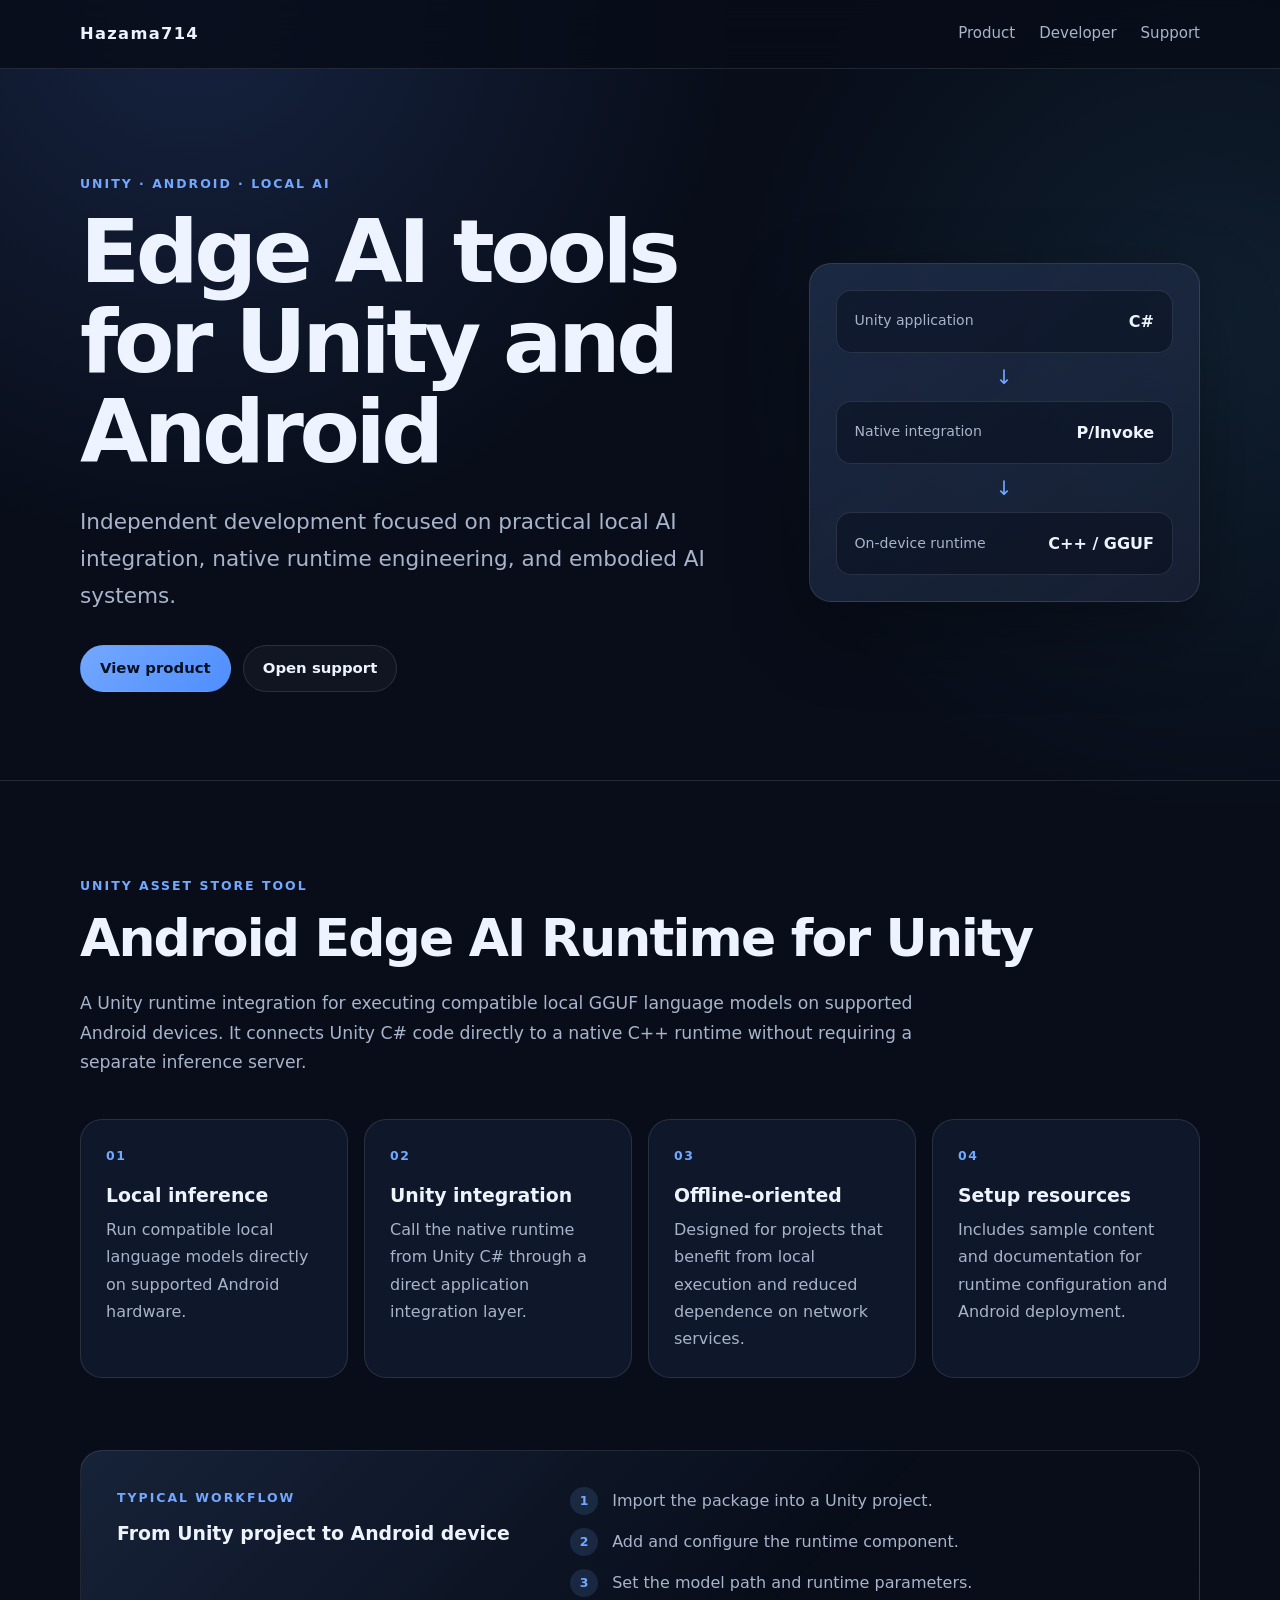
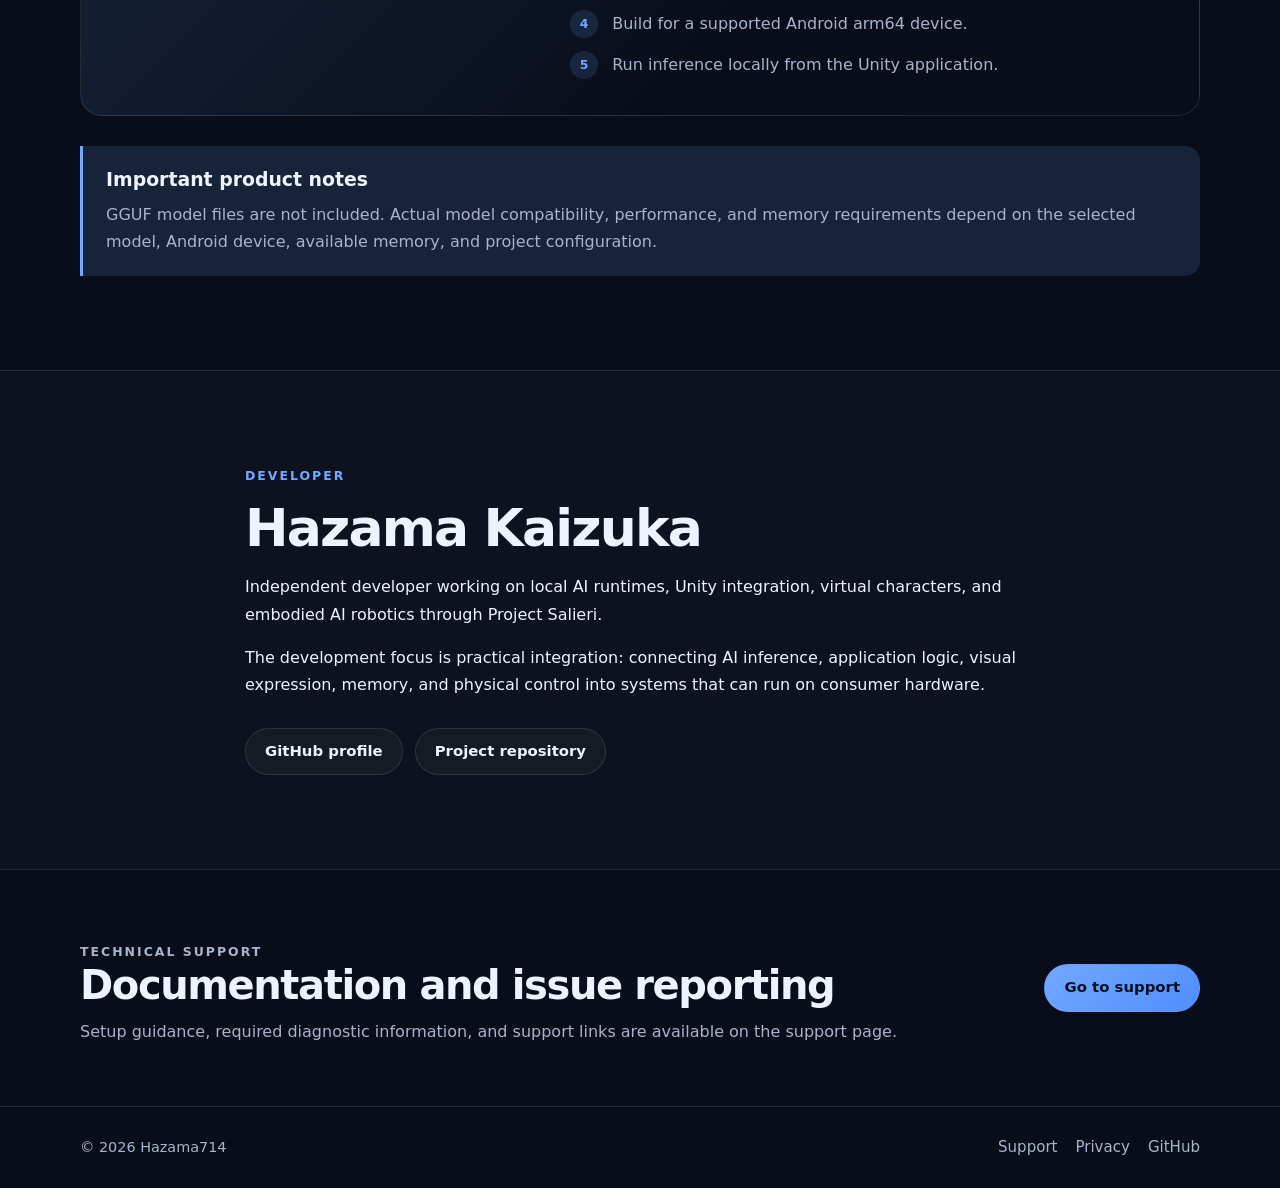
==== index.html @ f38230e8 "Add files via upload" ====
<!DOCTYPE html>
<html lang="en">
<head>
  <meta charset="utf-8">
  <meta name="viewport" content="width=device-width, initial-scale=1">
  <meta name="description" content="Official publisher website for Hazama714, creator of Android Edge AI Runtime for Unity.">
  <meta name="theme-color" content="#0b1020">
  <title>Hazama714 | Unity and Android Edge AI</title>
  <link rel="stylesheet" href="style.css">
</head>
<body>
  <header class="site-header">
    <div class="container header-inner">
      <a class="brand" href="index.html" aria-label="Hazama714 home">Hazama714</a>
      <nav aria-label="Primary navigation">
        <a href="#product">Product</a>
        <a href="#developer">Developer</a>
        <a href="support.html">Support</a>
      </nav>
    </div>
  </header>

  <main>
    <section class="hero">
      <div class="container hero-grid">
        <div>
          <p class="eyebrow">Unity · Android · Local AI</p>
          <h1>Edge AI tools for Unity and Android</h1>
          <p class="lead">
            Independent development focused on practical local AI integration,
            native runtime engineering, and embodied AI systems.
          </p>
          <div class="actions">
            <a class="button primary" href="#product">View product</a>
            <a class="button secondary" href="support.html">Open support</a>
          </div>
        </div>

        <div class="runtime-card" aria-label="Runtime architecture">
          <div class="runtime-node">
            <span>Unity application</span>
            <strong>C#</strong>
          </div>
          <div class="runtime-arrow" aria-hidden="true">↓</div>
          <div class="runtime-node">
            <span>Native integration</span>
            <strong>P/Invoke</strong>
          </div>
          <div class="runtime-arrow" aria-hidden="true">↓</div>
          <div class="runtime-node">
            <span>On-device runtime</span>
            <strong>C++ / GGUF</strong>
          </div>
        </div>
      </div>
    </section>

    <section id="product" class="section">
      <div class="container">
        <p class="eyebrow">Unity Asset Store tool</p>
        <h2>Android Edge AI Runtime for Unity</h2>
        <p class="section-intro">
          A Unity runtime integration for executing compatible local GGUF language
          models on supported Android devices. It connects Unity C# code directly
          to a native C++ runtime without requiring a separate inference server.
        </p>

        <div class="feature-grid">
          <article class="card">
            <p class="card-kicker">01</p>
            <h3>Local inference</h3>
            <p>
              Run compatible local language models directly on supported Android
              hardware.
            </p>
          </article>

          <article class="card">
            <p class="card-kicker">02</p>
            <h3>Unity integration</h3>
            <p>
              Call the native runtime from Unity C# through a direct application
              integration layer.
            </p>
          </article>

          <article class="card">
            <p class="card-kicker">03</p>
            <h3>Offline-oriented</h3>
            <p>
              Designed for projects that benefit from local execution and reduced
              dependence on network services.
            </p>
          </article>

          <article class="card">
            <p class="card-kicker">04</p>
            <h3>Setup resources</h3>
            <p>
              Includes sample content and documentation for runtime configuration
              and Android deployment.
            </p>
          </article>
        </div>

        <div class="split-panel">
          <div>
            <p class="eyebrow">Typical workflow</p>
            <h3>From Unity project to Android device</h3>
          </div>
          <ol class="steps">
            <li><span>1</span>Import the package into a Unity project.</li>
            <li><span>2</span>Add and configure the runtime component.</li>
            <li><span>3</span>Set the model path and runtime parameters.</li>
            <li><span>4</span>Build for a supported Android arm64 device.</li>
            <li><span>5</span>Run inference locally from the Unity application.</li>
          </ol>
        </div>

        <div class="notice">
          <h3>Important product notes</h3>
          <p>
            GGUF model files are not included. Actual model compatibility,
            performance, and memory requirements depend on the selected model,
            Android device, available memory, and project configuration.
          </p>
        </div>
      </div>
    </section>

    <section id="developer" class="section alt">
      <div class="container narrow">
        <p class="eyebrow">Developer</p>
        <h2>Hazama Kaizuka</h2>
        <p>
          Independent developer working on local AI runtimes, Unity integration,
          virtual characters, and embodied AI robotics through Project Salieri.
        </p>
        <p>
          The development focus is practical integration: connecting AI inference,
          application logic, visual expression, memory, and physical control into
          systems that can run on consumer hardware.
        </p>
        <div class="actions">
          <a class="button secondary" href="https://github.com/hazama714">GitHub profile</a>
          <a class="button secondary" href="https://github.com/hazama714/Project-Salieri-AI-Android-Runtime">Project repository</a>
        </div>
      </div>
    </section>

    <section class="section compact">
      <div class="container callout">
        <div>
          <p class="eyebrow">Technical support</p>
          <h2>Documentation and issue reporting</h2>
          <p>
            Setup guidance, required diagnostic information, and support links are
            available on the support page.
          </p>
        </div>
        <a class="button primary" href="support.html">Go to support</a>
      </div>
    </section>
  </main>

  <footer class="site-footer">
    <div class="container footer-inner">
      <p>© 2026 Hazama714</p>
      <div class="footer-links">
        <a href="support.html">Support</a>
        <a href="privacy.html">Privacy</a>
        <a href="https://github.com/hazama714">GitHub</a>
      </div>
    </div>
  </footer>
</body>
</html>
---- style.css ----
/* Hazama714 publisher website */
:root {
  --bg: #080d19;
  --bg-soft: #0d1425;
  --panel: rgba(18, 27, 48, 0.78);
  --panel-strong: #121b30;
  --text: #eef4ff;
  --muted: #a8b4cb;
  --line: rgba(255, 255, 255, 0.11);
  --accent: #73a8ff;
  --accent-strong: #4f8eff;
  --accent-soft: rgba(115, 168, 255, 0.14);
  --max: 1120px;
  --radius: 22px;
  color-scheme: dark;
}

* {
  box-sizing: border-box;
}

html {
  scroll-behavior: smooth;
}

body {
  margin: 0;
  min-width: 320px;
  background:
    radial-gradient(circle at 15% 0%, rgba(71, 113, 204, 0.22), transparent 34rem),
    radial-gradient(circle at 95% 12%, rgba(73, 164, 210, 0.12), transparent 30rem),
    var(--bg);
  color: var(--text);
  font-family:
    Inter, ui-sans-serif, system-ui, -apple-system, BlinkMacSystemFont,
    "Segoe UI", sans-serif;
  line-height: 1.7;
}

a {
  color: inherit;
}

.container {
  width: min(calc(100% - 40px), var(--max));
  margin-inline: auto;
}

.narrow {
  max-width: 790px;
}

.site-header {
  position: sticky;
  top: 0;
  z-index: 20;
  border-bottom: 1px solid var(--line);
  background: rgba(8, 13, 25, 0.84);
  backdrop-filter: blur(18px);
}

.header-inner {
  min-height: 68px;
  display: flex;
  align-items: center;
  justify-content: space-between;
  gap: 24px;
}

.brand {
  text-decoration: none;
  font-size: 1.02rem;
  font-weight: 800;
  letter-spacing: 0.08em;
}

nav {
  display: flex;
  gap: 24px;
}

nav a,
.footer-links a {
  color: var(--muted);
  text-decoration: none;
  font-size: 0.94rem;
}

nav a:hover,
nav a[aria-current="page"],
.footer-links a:hover {
  color: var(--text);
}

.hero {
  padding: 104px 0 88px;
}

.hero-grid {
  display: grid;
  grid-template-columns: minmax(0, 1.25fr) minmax(300px, 0.75fr);
  align-items: center;
  gap: 76px;
}

.eyebrow {
  margin: 0 0 13px;
  color: var(--accent);
  font-size: 0.78rem;
  font-weight: 800;
  letter-spacing: 0.16em;
  text-transform: uppercase;
}

h1,
h2,
h3,
p {
  overflow-wrap: anywhere;
}

h1 {
  max-width: 820px;
  margin: 0;
  font-size: clamp(2.8rem, 7vw, 5.5rem);
  line-height: 1.02;
  letter-spacing: -0.05em;
}

h2 {
  margin: 0;
  font-size: clamp(2rem, 4.5vw, 3.25rem);
  line-height: 1.12;
  letter-spacing: -0.035em;
}

h3 {
  margin: 0 0 8px;
  font-size: 1.18rem;
  line-height: 1.35;
}

.lead {
  max-width: 720px;
  margin: 28px 0 0;
  color: var(--muted);
  font-size: clamp(1.08rem, 2.4vw, 1.35rem);
}

.actions {
  display: flex;
  flex-wrap: wrap;
  gap: 12px;
  margin-top: 30px;
}

.actions.vertical {
  align-items: flex-start;
  flex-direction: column;
}

.button {
  display: inline-flex;
  min-height: 46px;
  align-items: center;
  justify-content: center;
  border: 1px solid transparent;
  border-radius: 999px;
  padding: 10px 19px;
  text-decoration: none;
  font-size: 0.93rem;
  font-weight: 750;
  transition:
    transform 160ms ease,
    background 160ms ease,
    border-color 160ms ease;
}

.button:hover {
  transform: translateY(-2px);
}

.button.primary {
  background: linear-gradient(135deg, var(--accent), var(--accent-strong));
  color: #061023;
}

.button.secondary {
  border-color: var(--line);
  background: rgba(255, 255, 255, 0.035);
}

.runtime-card {
  padding: 26px;
  border: 1px solid var(--line);
  border-radius: var(--radius);
  background:
    linear-gradient(145deg, rgba(111, 169, 255, 0.11), rgba(255, 255, 255, 0.025)),
    var(--panel);
  box-shadow: 0 28px 80px rgba(0, 0, 0, 0.32);
}

.runtime-node {
  display: flex;
  align-items: center;
  justify-content: space-between;
  gap: 18px;
  border: 1px solid var(--line);
  border-radius: 15px;
  padding: 17px 18px;
  background: rgba(4, 9, 20, 0.4);
}

.runtime-node span {
  color: var(--muted);
  font-size: 0.88rem;
}

.runtime-node strong {
  font-size: 1rem;
}

.runtime-arrow {
  padding: 7px;
  color: var(--accent);
  text-align: center;
  font-size: 1.25rem;
}

.section {
  padding: 94px 0;
  border-top: 1px solid var(--line);
}

.section.alt {
  background: rgba(255, 255, 255, 0.018);
}

.section.compact {
  padding: 60px 0;
}

.section-intro {
  max-width: 850px;
  margin: 22px 0 0;
  color: var(--muted);
  font-size: 1.08rem;
}

.feature-grid {
  display: grid;
  grid-template-columns: repeat(4, minmax(0, 1fr));
  gap: 16px;
  margin-top: 42px;
}

.card {
  border: 1px solid var(--line);
  border-radius: var(--radius);
  padding: 25px;
  background: var(--panel);
}

.card p {
  margin: 0;
  color: var(--muted);
}

.card-kicker {
  margin-bottom: 16px !important;
  color: var(--accent) !important;
  font-size: 0.78rem;
  font-weight: 800;
  letter-spacing: 0.12em;
  text-transform: uppercase;
}

.split-panel {
  display: grid;
  grid-template-columns: minmax(0, 0.8fr) minmax(0, 1.2fr);
  gap: 58px;
  margin-top: 72px;
  border: 1px solid var(--line);
  border-radius: var(--radius);
  padding: 36px;
  background: linear-gradient(135deg, var(--accent-soft), transparent 62%);
}

.steps,
.support-list {
  margin: 0;
  padding: 0;
  list-style: none;
}

.steps {
  display: grid;
  gap: 13px;
}

.steps li {
  display: flex;
  align-items: flex-start;
  gap: 14px;
  color: var(--muted);
}

.steps span {
  display: inline-grid;
  flex: 0 0 28px;
  width: 28px;
  height: 28px;
  place-items: center;
  border-radius: 50%;
  background: var(--accent-soft);
  color: var(--accent);
  font-size: 0.78rem;
  font-weight: 800;
}

.notice {
  margin-top: 30px;
  border-left: 3px solid var(--accent);
  border-radius: 0 15px 15px 0;
  padding: 21px 23px;
  background: var(--accent-soft);
}

.notice p {
  margin: 6px 0 0;
  color: var(--muted);
}

.callout {
  display: flex;
  align-items: center;
  justify-content: space-between;
  gap: 38px;
}

.callout h2 {
  font-size: clamp(1.7rem, 4vw, 2.5rem);
}

.callout p {
  margin: 11px 0 0;
  color: var(--muted);
}

.page-hero {
  padding: 90px 0 62px;
}

.page-hero h1 {
  font-size: clamp(2.5rem, 6vw, 4.7rem);
}

.support-grid {
  display: grid;
  grid-template-columns: repeat(2, minmax(0, 1fr));
  gap: 18px;
}

.support-card h2 {
  margin-bottom: 18px;
  font-size: 1.6rem;
}

.support-list {
  display: grid;
  gap: 10px;
}

.support-list li {
  position: relative;
  padding-left: 20px;
  color: var(--muted);
}

.support-list li::before {
  position: absolute;
  left: 0;
  color: var(--accent);
  content: "—";
}

.support-list.numbered {
  counter-reset: support-step;
}

.support-list.numbered li {
  counter-increment: support-step;
  padding-left: 36px;
}

.support-list.numbered li::before {
  content: counter(support-step);
  top: 1px;
  display: inline-grid;
  width: 23px;
  height: 23px;
  place-items: center;
  border-radius: 50%;
  background: var(--accent-soft);
  font-size: 0.72rem;
  font-weight: 800;
}

.small-note {
  margin-top: 20px !important;
  border-top: 1px solid var(--line);
  padding-top: 18px;
  font-size: 0.89rem;
}

.prose h2 {
  margin-top: 44px;
  font-size: 1.55rem;
}

.prose h2:first-child {
  margin-top: 0;
}

.prose p {
  color: var(--muted);
}

.site-footer {
  border-top: 1px solid var(--line);
  padding: 28px 0;
}

.footer-inner {
  display: flex;
  align-items: center;
  justify-content: space-between;
  gap: 24px;
}

.footer-inner p {
  margin: 0;
  color: var(--muted);
  font-size: 0.9rem;
}

.footer-links {
  display: flex;
  gap: 18px;
}

@media (max-width: 900px) {
  .hero-grid,
  .split-panel {
    grid-template-columns: 1fr;
  }

  .hero-grid {
    gap: 50px;
  }

  .feature-grid {
    grid-template-columns: repeat(2, minmax(0, 1fr));
  }
}

@media (max-width: 640px) {
  .container {
    width: min(calc(100% - 28px), var(--max));
  }

  .header-inner {
    min-height: 62px;
  }

  nav {
    gap: 13px;
  }

  nav a {
    font-size: 0.82rem;
  }

  .hero {
    padding: 76px 0 64px;
  }

  .section {
    padding: 72px 0;
  }

  .feature-grid,
  .support-grid {
    grid-template-columns: 1fr;
  }

  .split-panel {
    gap: 30px;
    padding: 25px;
  }

  .callout,
  .footer-inner {
    align-items: flex-start;
    flex-direction: column;
  }

  .footer-links {
    flex-wrap: wrap;
  }
}
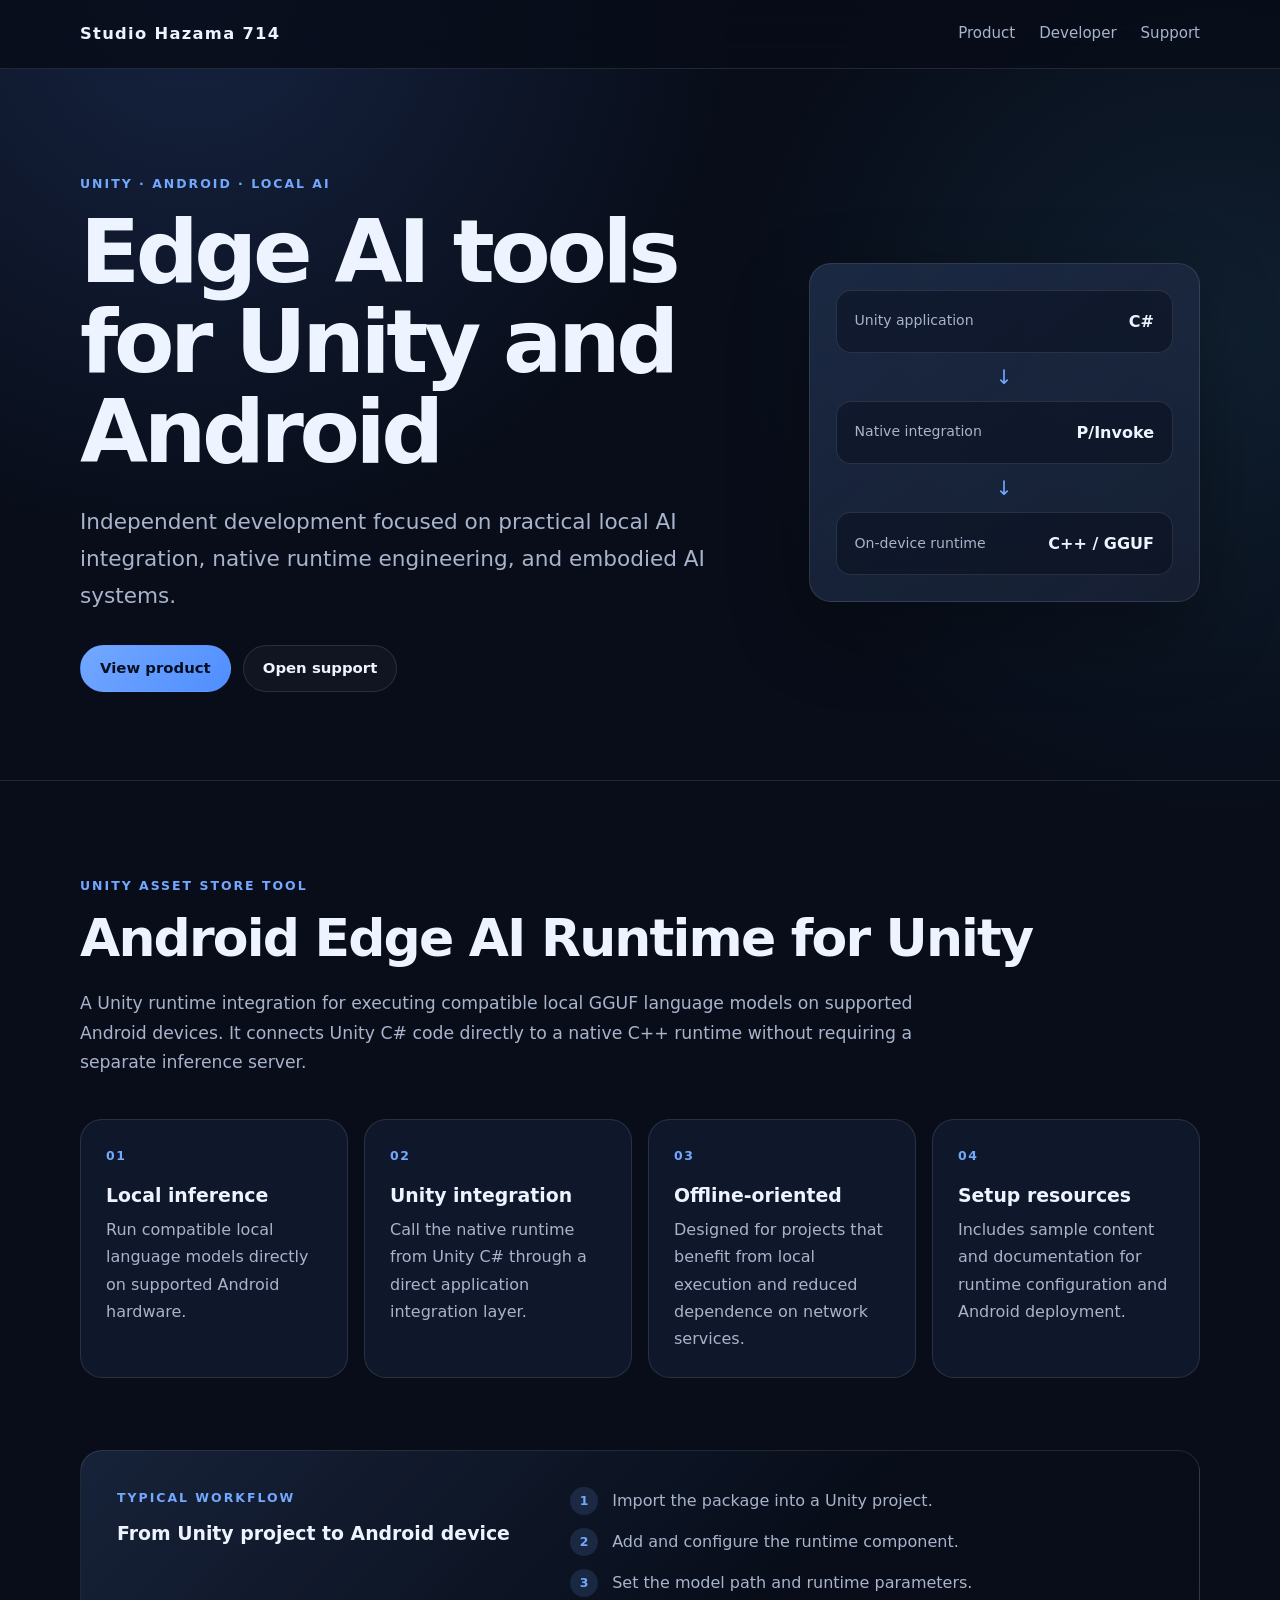
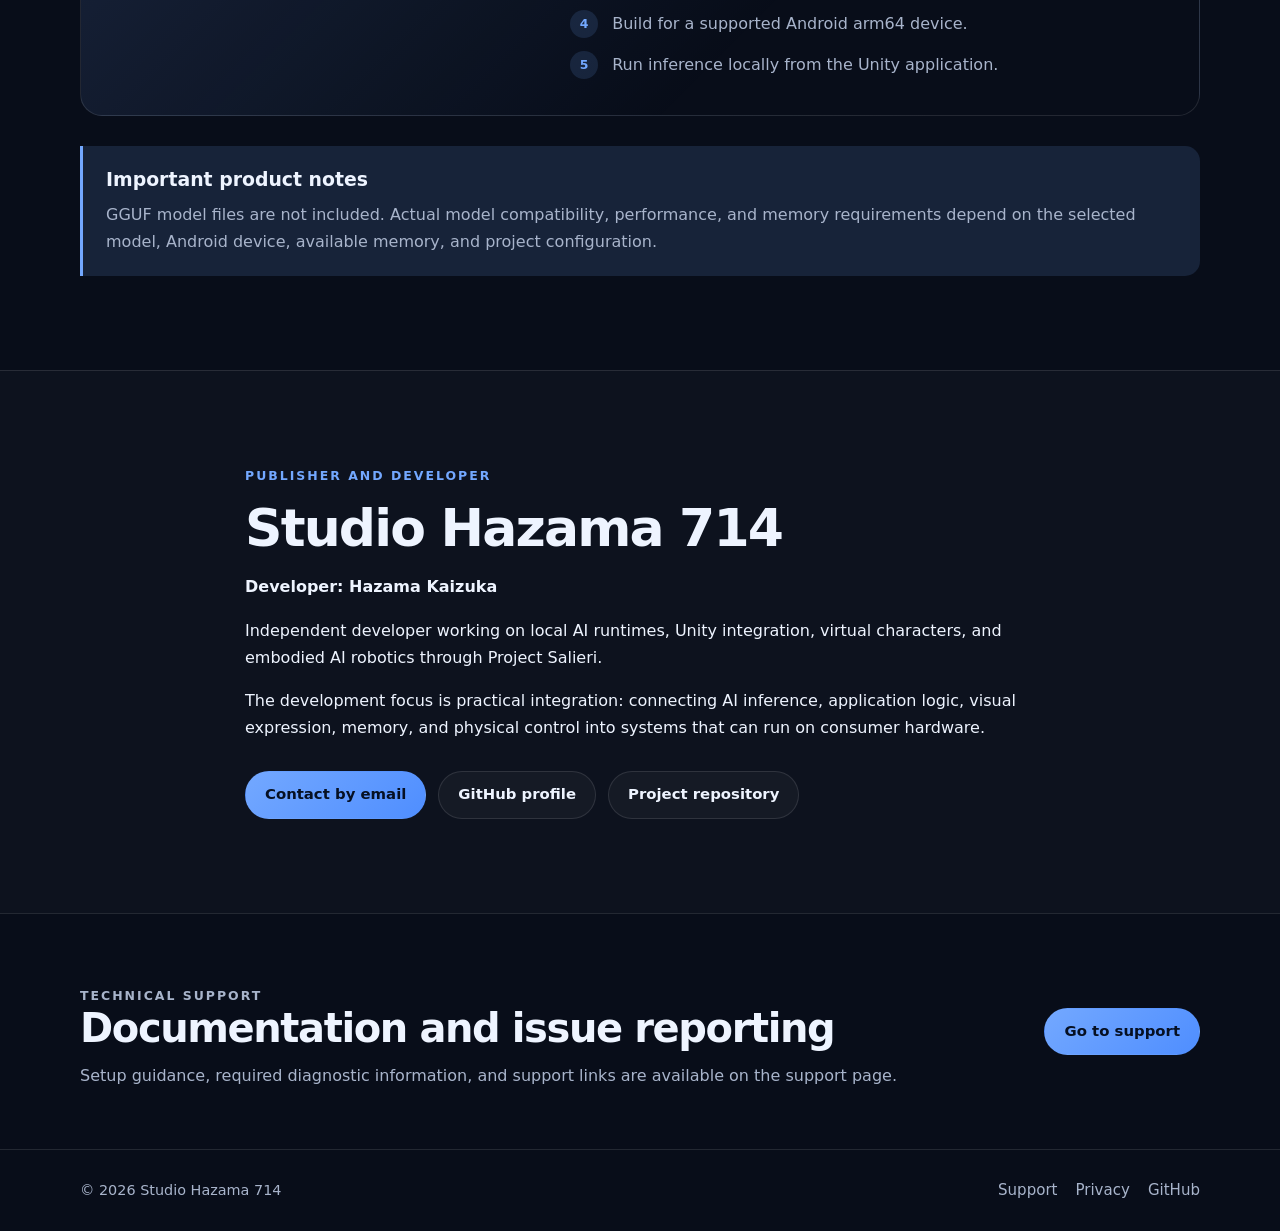
==== commit 7f9d6beb: "Add files via upload" ====
--- a/index.html
+++ b/index.html
@@ -3,15 +3,15 @@
 <head>
   <meta charset="utf-8">
   <meta name="viewport" content="width=device-width, initial-scale=1">
-  <meta name="description" content="Official publisher website for Hazama714, creator of Android Edge AI Runtime for Unity.">
+  <meta name="description" content="Official publisher website for Studio Hazama 714, creator of Android Edge AI Runtime for Unity.">
   <meta name="theme-color" content="#0b1020">
-  <title>Hazama714 | Unity and Android Edge AI</title>
+  <title>Studio Hazama 714 | Unity and Android Edge AI</title>
   <link rel="stylesheet" href="style.css">
 </head>
 <body>
   <header class="site-header">
     <div class="container header-inner">
-      <a class="brand" href="index.html" aria-label="Hazama714 home">Hazama714</a>
+      <a class="brand" href="index.html" aria-label="Studio Hazama 714 home">Studio Hazama 714</a>
       <nav aria-label="Primary navigation">
         <a href="#product">Product</a>
         <a href="#developer">Developer</a>
@@ -130,8 +130,9 @@
 
     <section id="developer" class="section alt">
       <div class="container narrow">
-        <p class="eyebrow">Developer</p>
-        <h2>Hazama Kaizuka</h2>
+        <p class="eyebrow">Publisher and developer</p>
+        <h2>Studio Hazama 714</h2>
+        <p><strong>Developer: Hazama Kaizuka</strong></p>
         <p>
           Independent developer working on local AI runtimes, Unity integration,
           virtual characters, and embodied AI robotics through Project Salieri.
@@ -142,6 +143,7 @@
           systems that can run on consumer hardware.
         </p>
         <div class="actions">
+          <a class="button primary" href="mailto:otakunokaseki@gmail.com">Contact by email</a>
           <a class="button secondary" href="https://github.com/hazama714">GitHub profile</a>
           <a class="button secondary" href="https://github.com/hazama714/Project-Salieri-AI-Android-Runtime">Project repository</a>
         </div>
@@ -165,7 +167,7 @@
 
   <footer class="site-footer">
     <div class="container footer-inner">
-      <p>© 2026 Hazama714</p>
+      <p>© 2026 Studio Hazama 714</p>
       <div class="footer-links">
         <a href="support.html">Support</a>
         <a href="privacy.html">Privacy</a>
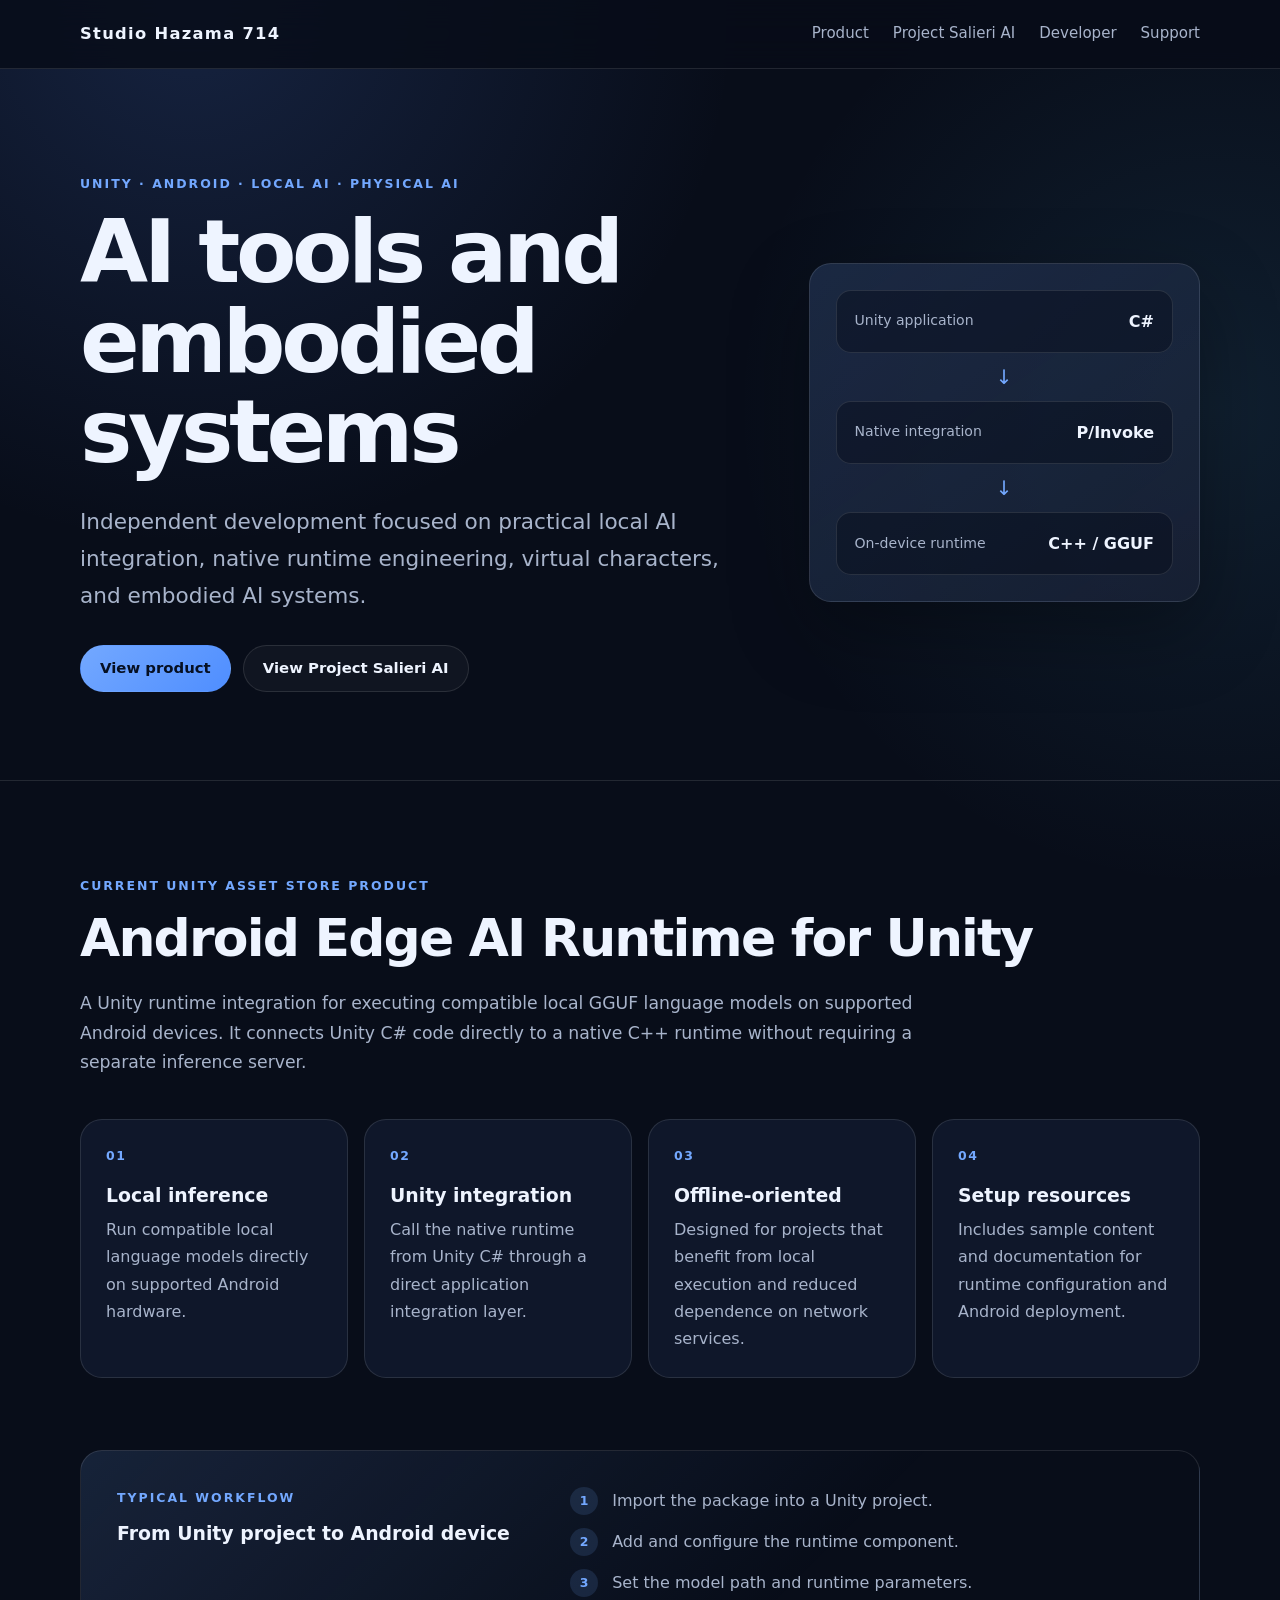
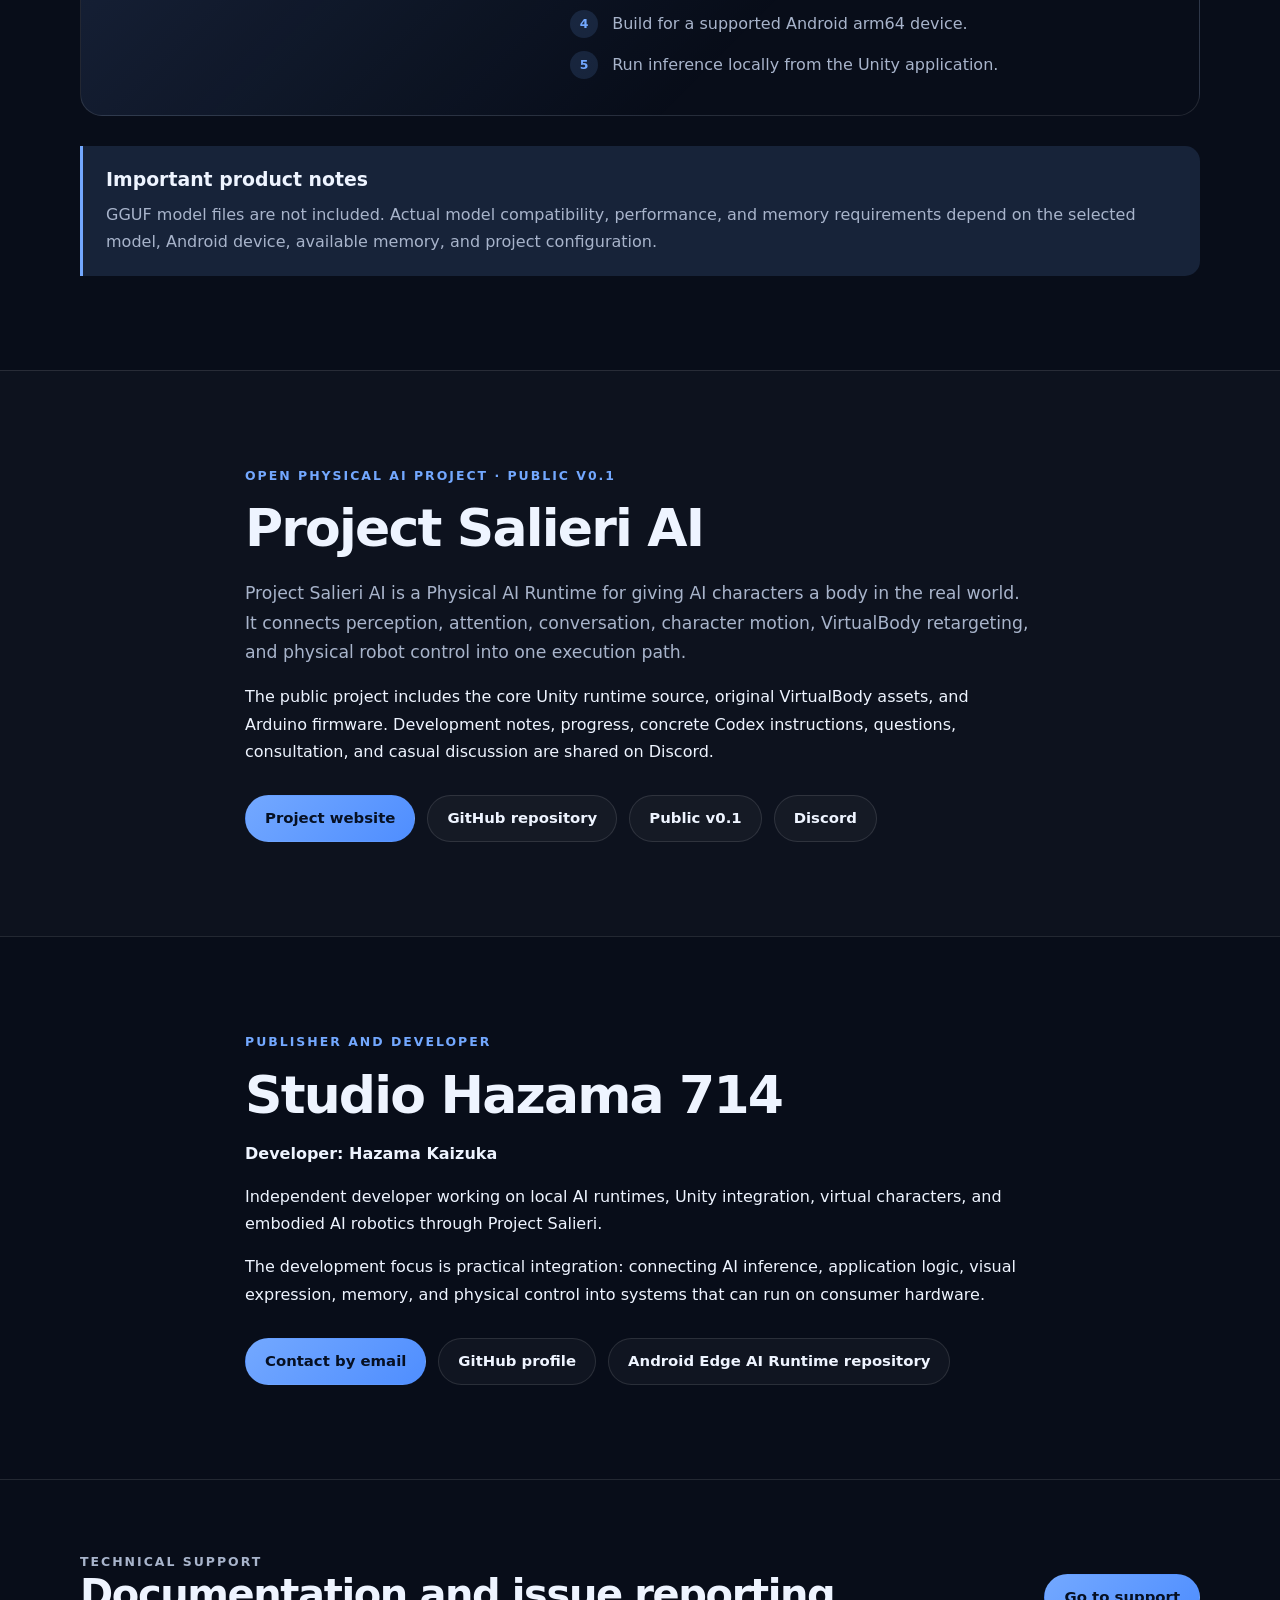
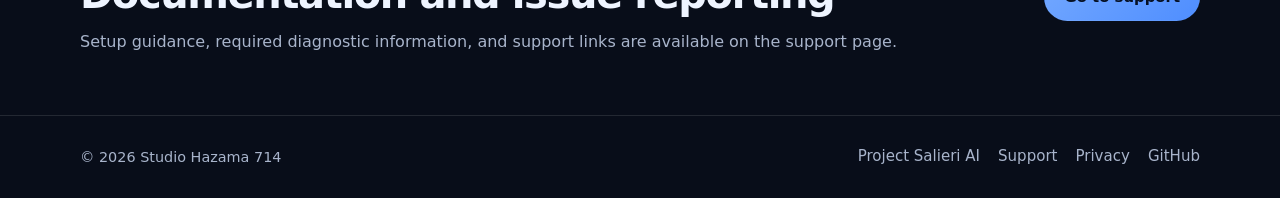
==== commit cc1ac546: "Add Project Salieri AI to Studio portal" ====
--- a/index.html
+++ b/index.html
@@ -3,9 +3,9 @@
 <head>
   <meta charset="utf-8">
   <meta name="viewport" content="width=device-width, initial-scale=1">
-  <meta name="description" content="Official publisher website for Studio Hazama 714, creator of Android Edge AI Runtime for Unity.">
+  <meta name="description" content="Official publisher website for Studio Hazama 714, creator of Android Edge AI Runtime for Unity and Project Salieri AI.">
   <meta name="theme-color" content="#0b1020">
-  <title>Studio Hazama 714 | Unity and Android Edge AI</title>
+  <title>Studio Hazama 714 | Unity, Edge AI and Physical AI</title>
   <link rel="stylesheet" href="style.css">
 </head>
 <body>
@@ -14,6 +14,7 @@
       <a class="brand" href="index.html" aria-label="Studio Hazama 714 home">Studio Hazama 714</a>
       <nav aria-label="Primary navigation">
         <a href="#product">Product</a>
+        <a href="#salieri">Project Salieri AI</a>
         <a href="#developer">Developer</a>
         <a href="support.html">Support</a>
       </nav>
@@ -24,15 +25,15 @@
     <section class="hero">
       <div class="container hero-grid">
         <div>
-          <p class="eyebrow">Unity · Android · Local AI</p>
-          <h1>Edge AI tools for Unity and Android</h1>
+          <p class="eyebrow">Unity · Android · Local AI · Physical AI</p>
+          <h1>AI tools and embodied systems</h1>
           <p class="lead">
             Independent development focused on practical local AI integration,
-            native runtime engineering, and embodied AI systems.
+            native runtime engineering, virtual characters, and embodied AI systems.
           </p>
           <div class="actions">
             <a class="button primary" href="#product">View product</a>
-            <a class="button secondary" href="support.html">Open support</a>
+            <a class="button secondary" href="#salieri">View Project Salieri AI</a>
           </div>
         </div>
 
@@ -57,7 +58,7 @@
 
     <section id="product" class="section">
       <div class="container">
-        <p class="eyebrow">Unity Asset Store tool</p>
+        <p class="eyebrow">Current Unity Asset Store product</p>
         <h2>Android Edge AI Runtime for Unity</h2>
         <p class="section-intro">
           A Unity runtime integration for executing compatible local GGUF language
@@ -128,7 +129,30 @@
       </div>
     </section>
 
-    <section id="developer" class="section alt">
+    <section id="salieri" class="section alt">
+      <div class="container narrow">
+        <p class="eyebrow">Open Physical AI project · Public v0.1</p>
+        <h2>Project Salieri AI</h2>
+        <p class="section-intro">
+          Project Salieri AI is a Physical AI Runtime for giving AI characters a body
+          in the real world. It connects perception, attention, conversation, character
+          motion, VirtualBody retargeting, and physical robot control into one execution path.
+        </p>
+        <p>
+          The public project includes the core Unity runtime source, original VirtualBody
+          assets, and Arduino firmware. Development notes, progress, concrete Codex
+          instructions, questions, consultation, and casual discussion are shared on Discord.
+        </p>
+        <div class="actions">
+          <a class="button primary" href="https://hazama714.github.io/Project-Salieri-AI/">Project website</a>
+          <a class="button secondary" href="https://github.com/hazama714/Project-Salieri-AI">GitHub repository</a>
+          <a class="button secondary" href="https://github.com/hazama714/Project-Salieri-AI/releases/tag/v0.1">Public v0.1</a>
+          <a class="button secondary" href="https://discord.gg/tJhNYX4sfB" target="_blank" rel="noopener noreferrer">Discord</a>
+        </div>
+      </div>
+    </section>
+
+    <section id="developer" class="section">
       <div class="container narrow">
         <p class="eyebrow">Publisher and developer</p>
         <h2>Studio Hazama 714</h2>
@@ -145,7 +169,7 @@
         <div class="actions">
           <a class="button primary" href="mailto:otakunokaseki@gmail.com">Contact by email</a>
           <a class="button secondary" href="https://github.com/hazama714">GitHub profile</a>
-          <a class="button secondary" href="https://github.com/hazama714/Project-Salieri-AI-Android-Runtime">Project repository</a>
+          <a class="button secondary" href="https://github.com/hazama714/Project-Salieri-AI-Android-Runtime">Android Edge AI Runtime repository</a>
         </div>
       </div>
     </section>
@@ -169,6 +193,7 @@
     <div class="container footer-inner">
       <p>© 2026 Studio Hazama 714</p>
       <div class="footer-links">
+        <a href="https://hazama714.github.io/Project-Salieri-AI/">Project Salieri AI</a>
         <a href="support.html">Support</a>
         <a href="privacy.html">Privacy</a>
         <a href="https://github.com/hazama714">GitHub</a>
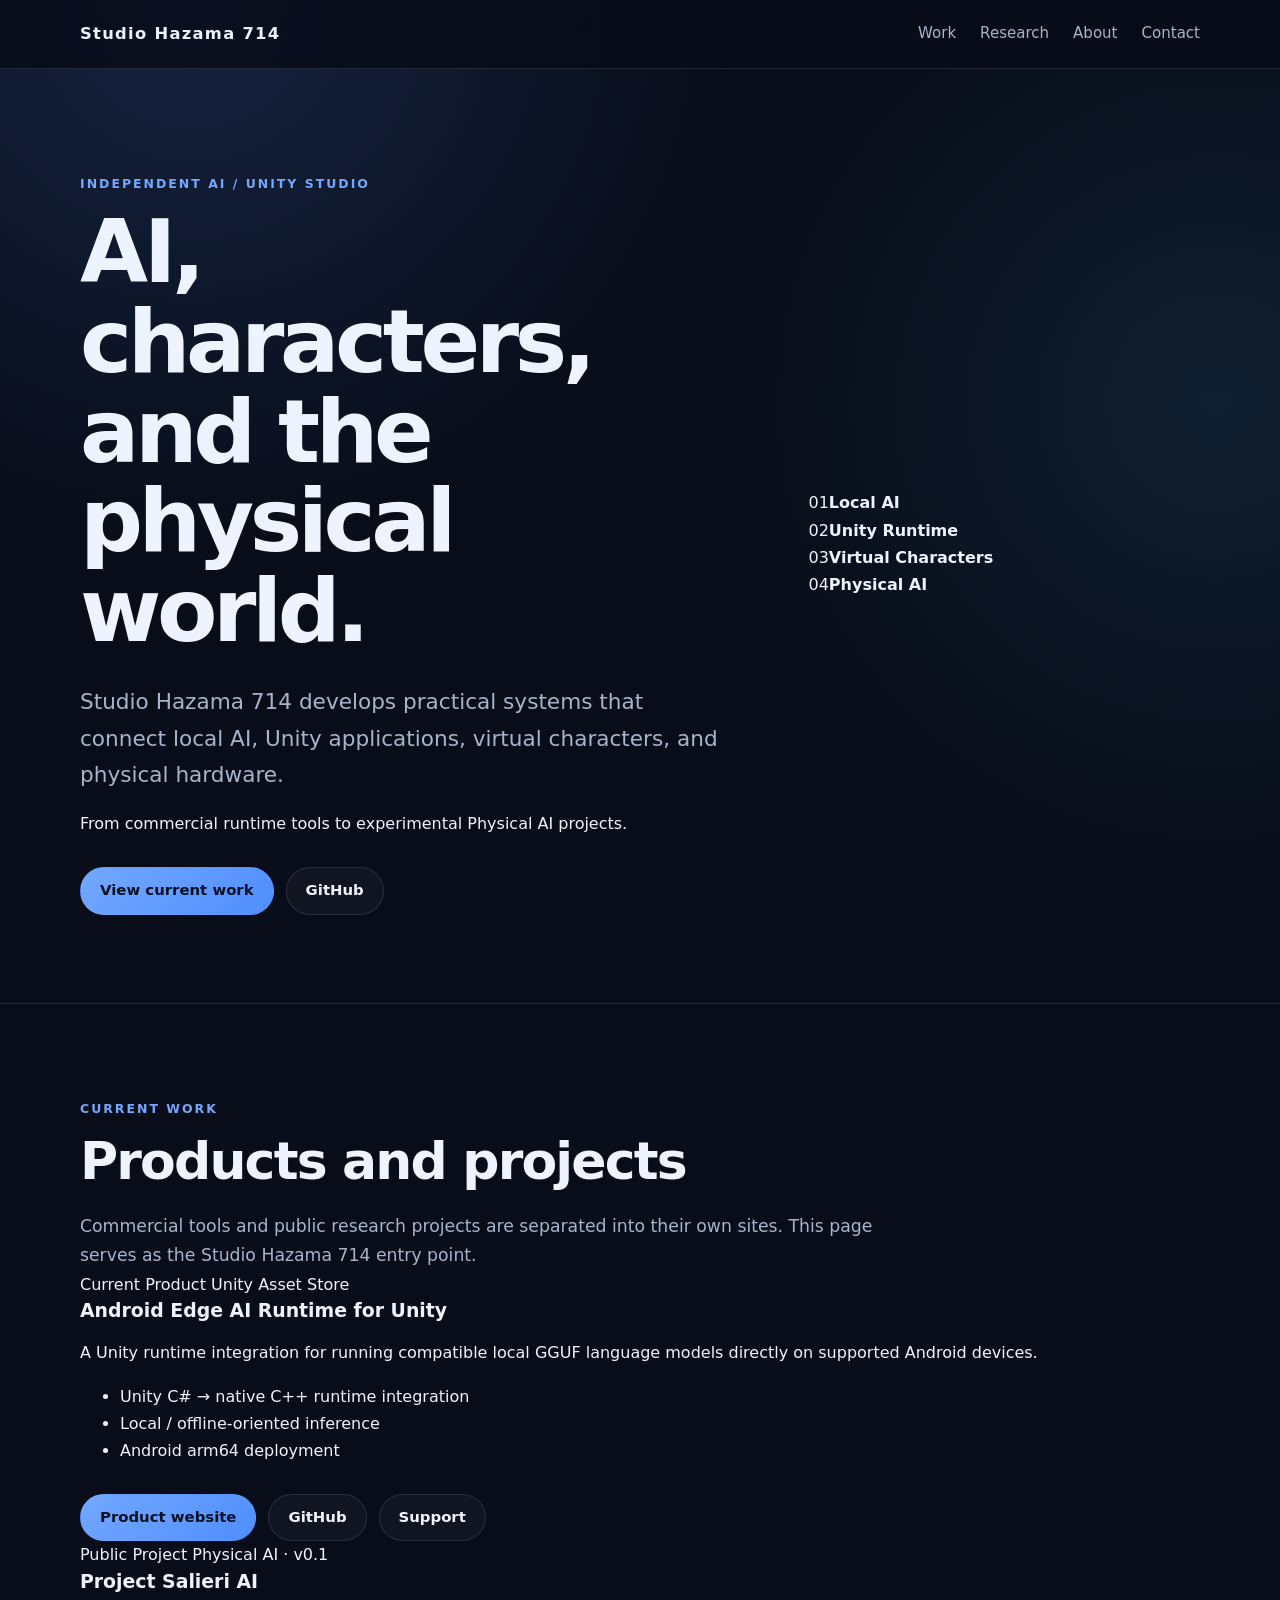
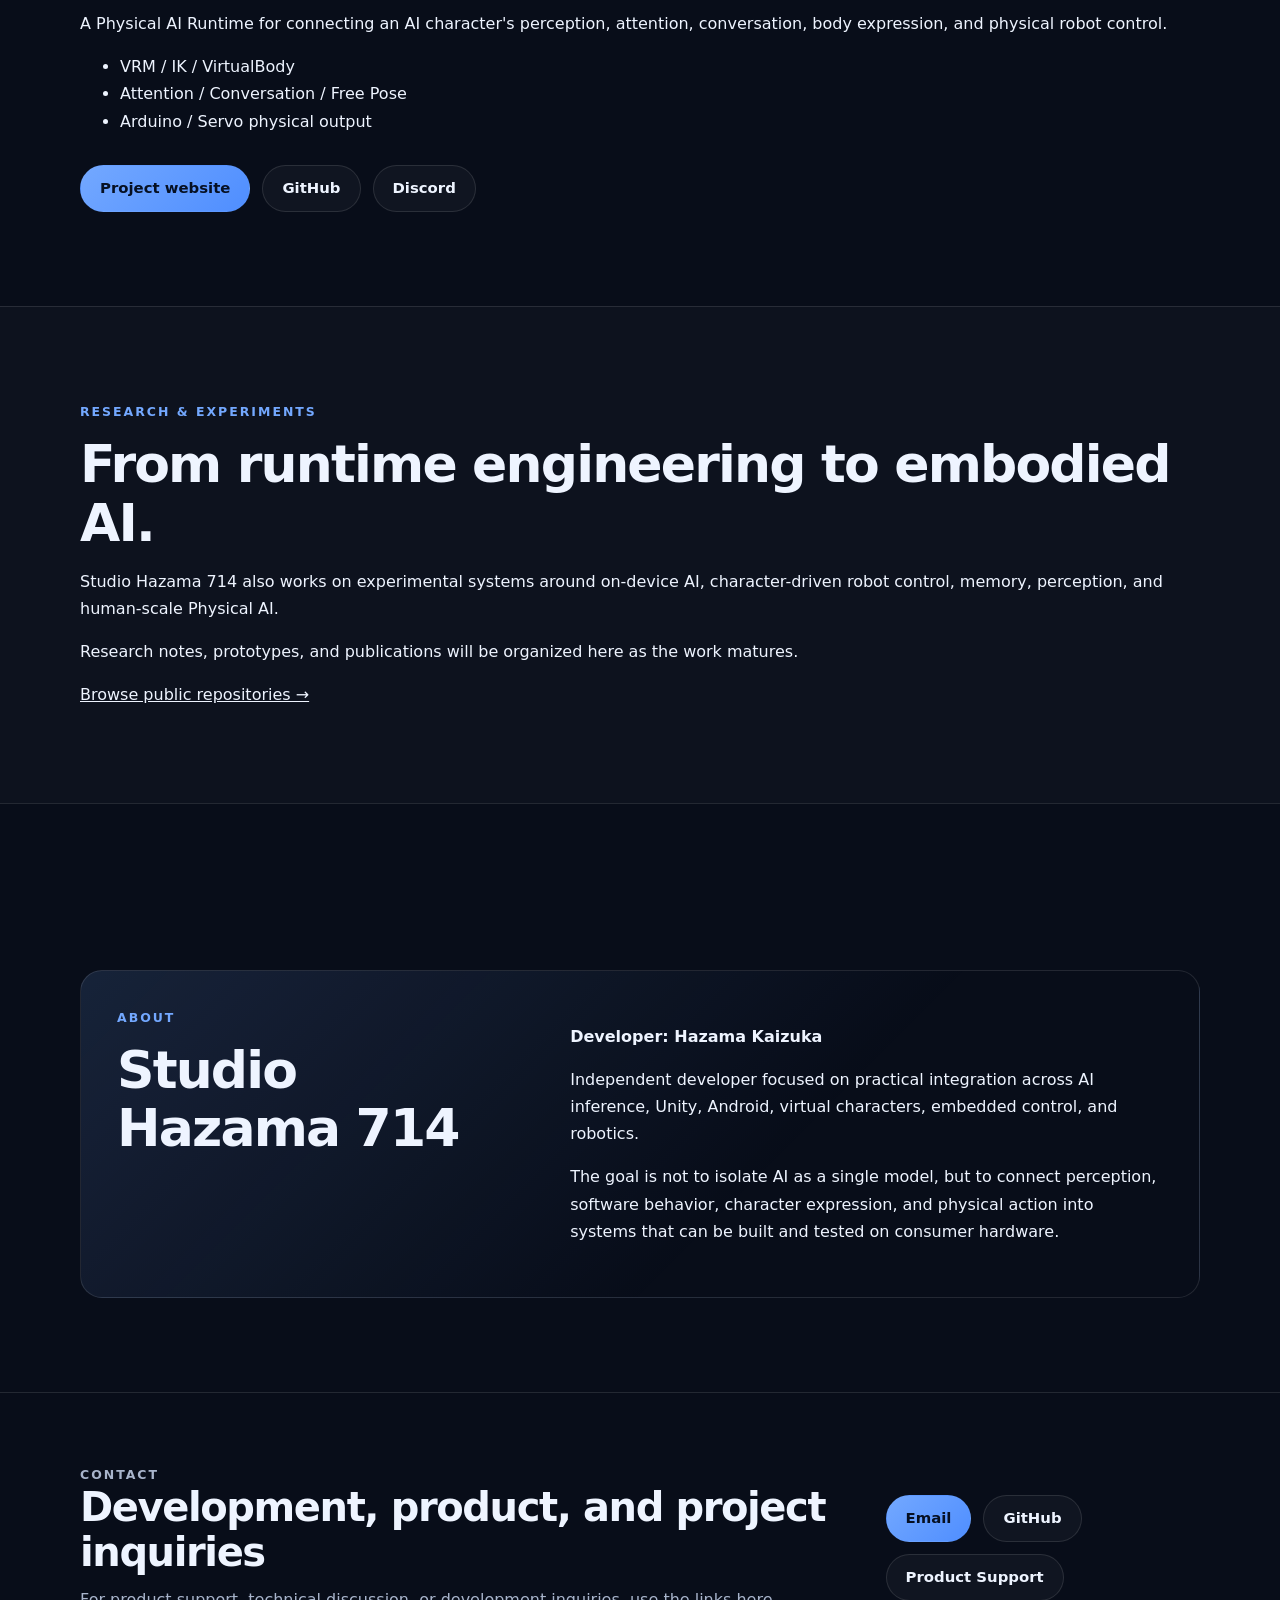
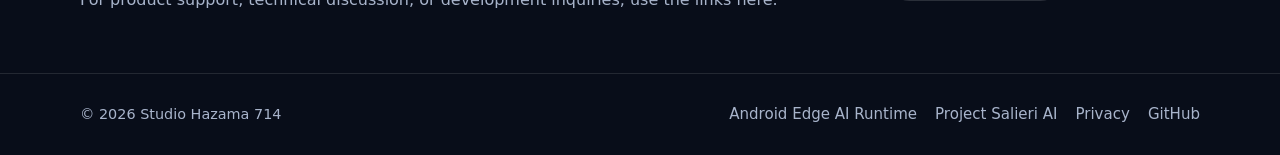
==== commit b7484a9c: "Rebuild Studio Hazama 714 as the main portal" ====
--- a/index.html
+++ b/index.html
@@ -3,188 +3,161 @@
 <head>
   <meta charset="utf-8">
   <meta name="viewport" content="width=device-width, initial-scale=1">
-  <meta name="description" content="Official publisher website for Studio Hazama 714, creator of Android Edge AI Runtime for Unity and Project Salieri AI.">
+  <meta name="description" content="Studio Hazama 714 — independent development studio for AI runtimes, Unity tools, virtual characters, and Physical AI systems.">
   <meta name="theme-color" content="#0b1020">
-  <title>Studio Hazama 714 | Unity, Edge AI and Physical AI</title>
+  <title>Studio Hazama 714 | AI, Unity and Physical Systems</title>
   <link rel="stylesheet" href="style.css">
 </head>
 <body>
   <header class="site-header">
     <div class="container header-inner">
-      <a class="brand" href="index.html" aria-label="Studio Hazama 714 home">Studio Hazama 714</a>
+      <a class="brand" href="#top" aria-label="Studio Hazama 714 home">Studio Hazama 714</a>
       <nav aria-label="Primary navigation">
-        <a href="#product">Product</a>
-        <a href="#salieri">Project Salieri AI</a>
-        <a href="#developer">Developer</a>
-        <a href="support.html">Support</a>
+        <a href="#work">Work</a>
+        <a href="#research">Research</a>
+        <a href="#about">About</a>
+        <a href="#contact">Contact</a>
       </nav>
     </div>
   </header>
 
-  <main>
-    <section class="hero">
+  <main id="top">
+    <section class="hero studio-hero">
       <div class="container hero-grid">
         <div>
-          <p class="eyebrow">Unity · Android · Local AI · Physical AI</p>
-          <h1>AI tools and embodied systems</h1>
+          <p class="eyebrow">Independent AI / Unity Studio</p>
+          <h1>AI, characters, and the physical world.</h1>
           <p class="lead">
-            Independent development focused on practical local AI integration,
-            native runtime engineering, virtual characters, and embodied AI systems.
+            Studio Hazama 714 develops practical systems that connect local AI,
+            Unity applications, virtual characters, and physical hardware.
+          </p>
+          <p class="hero-subline">
+            From commercial runtime tools to experimental Physical AI projects.
           </p>
           <div class="actions">
-            <a class="button primary" href="#product">View product</a>
-            <a class="button secondary" href="#salieri">View Project Salieri AI</a>
+            <a class="button primary" href="#work">View current work</a>
+            <a class="button secondary" href="https://github.com/hazama714">GitHub</a>
           </div>
         </div>
 
-        <div class="runtime-card" aria-label="Runtime architecture">
-          <div class="runtime-node">
-            <span>Unity application</span>
-            <strong>C#</strong>
-          </div>
-          <div class="runtime-arrow" aria-hidden="true">↓</div>
-          <div class="runtime-node">
-            <span>Native integration</span>
-            <strong>P/Invoke</strong>
-          </div>
-          <div class="runtime-arrow" aria-hidden="true">↓</div>
-          <div class="runtime-node">
-            <span>On-device runtime</span>
-            <strong>C++ / GGUF</strong>
-          </div>
+        <div class="studio-mark" aria-label="Studio Hazama 714 focus areas">
+          <div class="studio-mark-row"><span>01</span><strong>Local AI</strong></div>
+          <div class="studio-mark-row"><span>02</span><strong>Unity Runtime</strong></div>
+          <div class="studio-mark-row"><span>03</span><strong>Virtual Characters</strong></div>
+          <div class="studio-mark-row"><span>04</span><strong>Physical AI</strong></div>
         </div>
       </div>
     </section>
 
-    <section id="product" class="section">
+    <section id="work" class="section">
       <div class="container">
-        <p class="eyebrow">Current Unity Asset Store product</p>
-        <h2>Android Edge AI Runtime for Unity</h2>
+        <p class="eyebrow">Current Work</p>
+        <h2>Products and projects</h2>
         <p class="section-intro">
-          A Unity runtime integration for executing compatible local GGUF language
-          models on supported Android devices. It connects Unity C# code directly
-          to a native C++ runtime without requiring a separate inference server.
+          Commercial tools and public research projects are separated into their own sites.
+          This page serves as the Studio Hazama 714 entry point.
         </p>
 
-        <div class="feature-grid">
-          <article class="card">
-            <p class="card-kicker">01</p>
-            <h3>Local inference</h3>
+        <div class="work-grid">
+          <article class="work-card product-card">
+            <div class="work-card-topline">
+              <span class="pill">Current Product</span>
+              <span class="work-meta">Unity Asset Store</span>
+            </div>
+            <h3>Android Edge AI Runtime for Unity</h3>
             <p>
-              Run compatible local language models directly on supported Android
-              hardware.
+              A Unity runtime integration for running compatible local GGUF language
+              models directly on supported Android devices.
             </p>
+            <ul class="compact-list">
+              <li>Unity C# → native C++ runtime integration</li>
+              <li>Local / offline-oriented inference</li>
+              <li>Android arm64 deployment</li>
+            </ul>
+            <div class="actions">
+              <a class="button primary" href="https://hazama714.github.io/Project-Salieri-AI-Android-Runtime/">Product website</a>
+              <a class="button secondary" href="https://github.com/hazama714/Project-Salieri-AI-Android-Runtime">GitHub</a>
+              <a class="button secondary" href="support.html">Support</a>
+            </div>
           </article>
 
-          <article class="card">
-            <p class="card-kicker">02</p>
-            <h3>Unity integration</h3>
+          <article class="work-card project-card">
+            <div class="work-card-topline">
+              <span class="pill">Public Project</span>
+              <span class="work-meta">Physical AI · v0.1</span>
+            </div>
+            <h3>Project Salieri AI</h3>
             <p>
-              Call the native runtime from Unity C# through a direct application
-              integration layer.
+              A Physical AI Runtime for connecting an AI character's perception,
+              attention, conversation, body expression, and physical robot control.
             </p>
-          </article>
-
-          <article class="card">
-            <p class="card-kicker">03</p>
-            <h3>Offline-oriented</h3>
-            <p>
-              Designed for projects that benefit from local execution and reduced
-              dependence on network services.
-            </p>
-          </article>
-
-          <article class="card">
-            <p class="card-kicker">04</p>
-            <h3>Setup resources</h3>
-            <p>
-              Includes sample content and documentation for runtime configuration
-              and Android deployment.
-            </p>
+            <ul class="compact-list">
+              <li>VRM / IK / VirtualBody</li>
+              <li>Attention / Conversation / Free Pose</li>
+              <li>Arduino / Servo physical output</li>
+            </ul>
+            <div class="actions">
+              <a class="button primary" href="https://hazama714.github.io/Project-Salieri-AI/">Project website</a>
+              <a class="button secondary" href="https://github.com/hazama714/Project-Salieri-AI">GitHub</a>
+              <a class="button secondary" href="https://discord.gg/tJhNYX4sfB" target="_blank" rel="noopener noreferrer">Discord</a>
+            </div>
           </article>
         </div>
+      </div>
+    </section>
 
-        <div class="split-panel">
-          <div>
-            <p class="eyebrow">Typical workflow</p>
-            <h3>From Unity project to Android device</h3>
-          </div>
-          <ol class="steps">
-            <li><span>1</span>Import the package into a Unity project.</li>
-            <li><span>2</span>Add and configure the runtime component.</li>
-            <li><span>3</span>Set the model path and runtime parameters.</li>
-            <li><span>4</span>Build for a supported Android arm64 device.</li>
-            <li><span>5</span>Run inference locally from the Unity application.</li>
-          </ol>
+    <section id="research" class="section alt">
+      <div class="container research-grid">
+        <div>
+          <p class="eyebrow">Research & Experiments</p>
+          <h2>From runtime engineering to embodied AI.</h2>
         </div>
+        <div class="research-copy">
+          <p>
+            Studio Hazama 714 also works on experimental systems around on-device AI,
+            character-driven robot control, memory, perception, and human-scale Physical AI.
+          </p>
+          <p>
+            Research notes, prototypes, and publications will be organized here as the work matures.
+          </p>
+          <a class="text-link" href="https://github.com/hazama714">Browse public repositories →</a>
+        </div>
+      </div>
+    </section>
 
-        <div class="notice">
-          <h3>Important product notes</h3>
+    <section id="about" class="section">
+      <div class="container split-panel studio-about">
+        <div>
+          <p class="eyebrow">About</p>
+          <h2>Studio Hazama 714</h2>
+        </div>
+        <div>
+          <p><strong>Developer: Hazama Kaizuka</strong></p>
           <p>
-            GGUF model files are not included. Actual model compatibility,
-            performance, and memory requirements depend on the selected model,
-            Android device, available memory, and project configuration.
+            Independent developer focused on practical integration across AI inference,
+            Unity, Android, virtual characters, embedded control, and robotics.
+          </p>
+          <p>
+            The goal is not to isolate AI as a single model, but to connect perception,
+            software behavior, character expression, and physical action into systems that
+            can be built and tested on consumer hardware.
           </p>
         </div>
       </div>
     </section>
 
-    <section id="salieri" class="section alt">
-      <div class="container narrow">
-        <p class="eyebrow">Open Physical AI project · Public v0.1</p>
-        <h2>Project Salieri AI</h2>
-        <p class="section-intro">
-          Project Salieri AI is a Physical AI Runtime for giving AI characters a body
-          in the real world. It connects perception, attention, conversation, character
-          motion, VirtualBody retargeting, and physical robot control into one execution path.
-        </p>
-        <p>
-          The public project includes the core Unity runtime source, original VirtualBody
-          assets, and Arduino firmware. Development notes, progress, concrete Codex
-          instructions, questions, consultation, and casual discussion are shared on Discord.
-        </p>
-        <div class="actions">
-          <a class="button primary" href="https://hazama714.github.io/Project-Salieri-AI/">Project website</a>
-          <a class="button secondary" href="https://github.com/hazama714/Project-Salieri-AI">GitHub repository</a>
-          <a class="button secondary" href="https://github.com/hazama714/Project-Salieri-AI/releases/tag/v0.1">Public v0.1</a>
-          <a class="button secondary" href="https://discord.gg/tJhNYX4sfB" target="_blank" rel="noopener noreferrer">Discord</a>
-        </div>
-      </div>
-    </section>
-
-    <section id="developer" class="section">
-      <div class="container narrow">
-        <p class="eyebrow">Publisher and developer</p>
-        <h2>Studio Hazama 714</h2>
-        <p><strong>Developer: Hazama Kaizuka</strong></p>
-        <p>
-          Independent developer working on local AI runtimes, Unity integration,
-          virtual characters, and embodied AI robotics through Project Salieri.
-        </p>
-        <p>
-          The development focus is practical integration: connecting AI inference,
-          application logic, visual expression, memory, and physical control into
-          systems that can run on consumer hardware.
-        </p>
-        <div class="actions">
-          <a class="button primary" href="mailto:otakunokaseki@gmail.com">Contact by email</a>
-          <a class="button secondary" href="https://github.com/hazama714">GitHub profile</a>
-          <a class="button secondary" href="https://github.com/hazama714/Project-Salieri-AI-Android-Runtime">Android Edge AI Runtime repository</a>
-        </div>
-      </div>
-    </section>
-
-    <section class="section compact">
+    <section id="contact" class="section compact">
       <div class="container callout">
         <div>
-          <p class="eyebrow">Technical support</p>
-          <h2>Documentation and issue reporting</h2>
-          <p>
-            Setup guidance, required diagnostic information, and support links are
-            available on the support page.
-          </p>
+          <p class="eyebrow">Contact</p>
+          <h2>Development, product, and project inquiries</h2>
+          <p>For product support, technical discussion, or development inquiries, use the links here.</p>
         </div>
-        <a class="button primary" href="support.html">Go to support</a>
+        <div class="actions contact-actions">
+          <a class="button primary" href="mailto:otakunokaseki@gmail.com">Email</a>
+          <a class="button secondary" href="https://github.com/hazama714">GitHub</a>
+          <a class="button secondary" href="support.html">Product Support</a>
+        </div>
       </div>
     </section>
   </main>
@@ -193,8 +166,8 @@
     <div class="container footer-inner">
       <p>© 2026 Studio Hazama 714</p>
       <div class="footer-links">
+        <a href="https://hazama714.github.io/Project-Salieri-AI-Android-Runtime/">Android Edge AI Runtime</a>
         <a href="https://hazama714.github.io/Project-Salieri-AI/">Project Salieri AI</a>
-        <a href="support.html">Support</a>
         <a href="privacy.html">Privacy</a>
         <a href="https://github.com/hazama714">GitHub</a>
       </div>
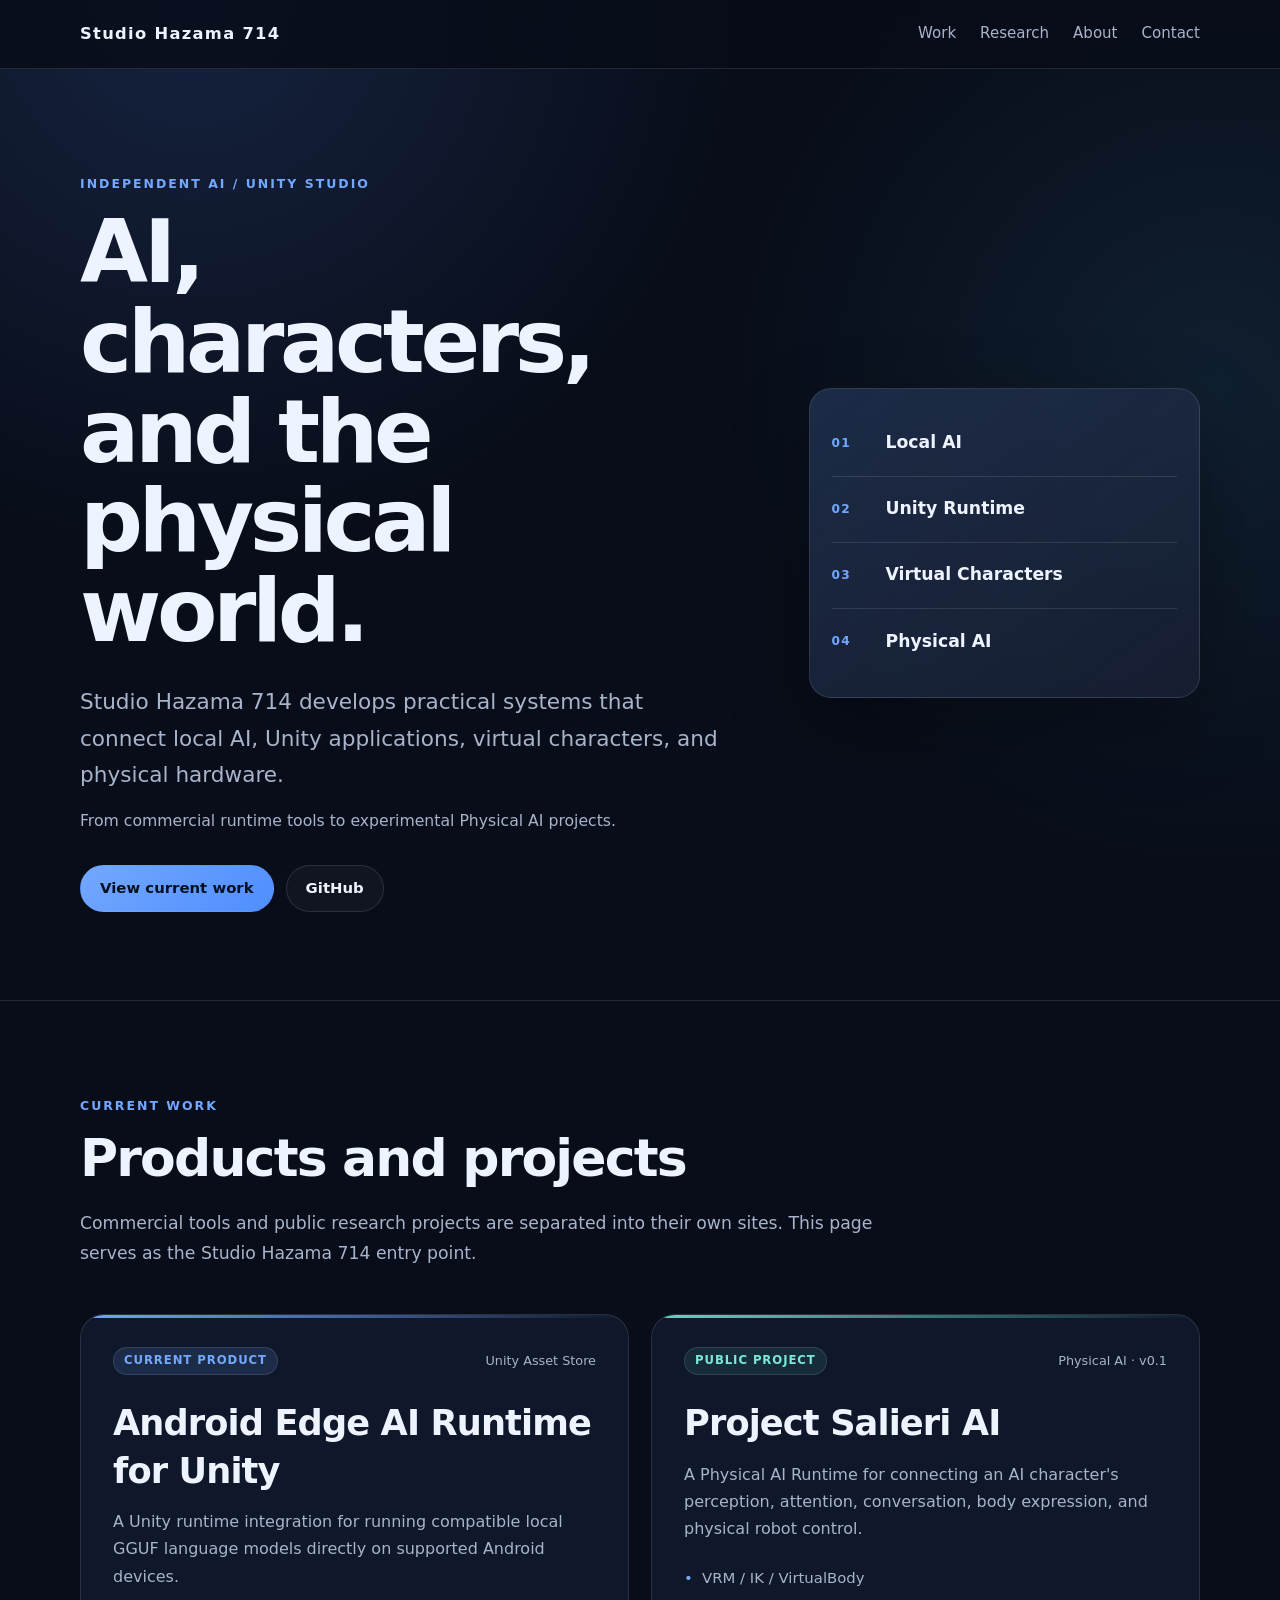
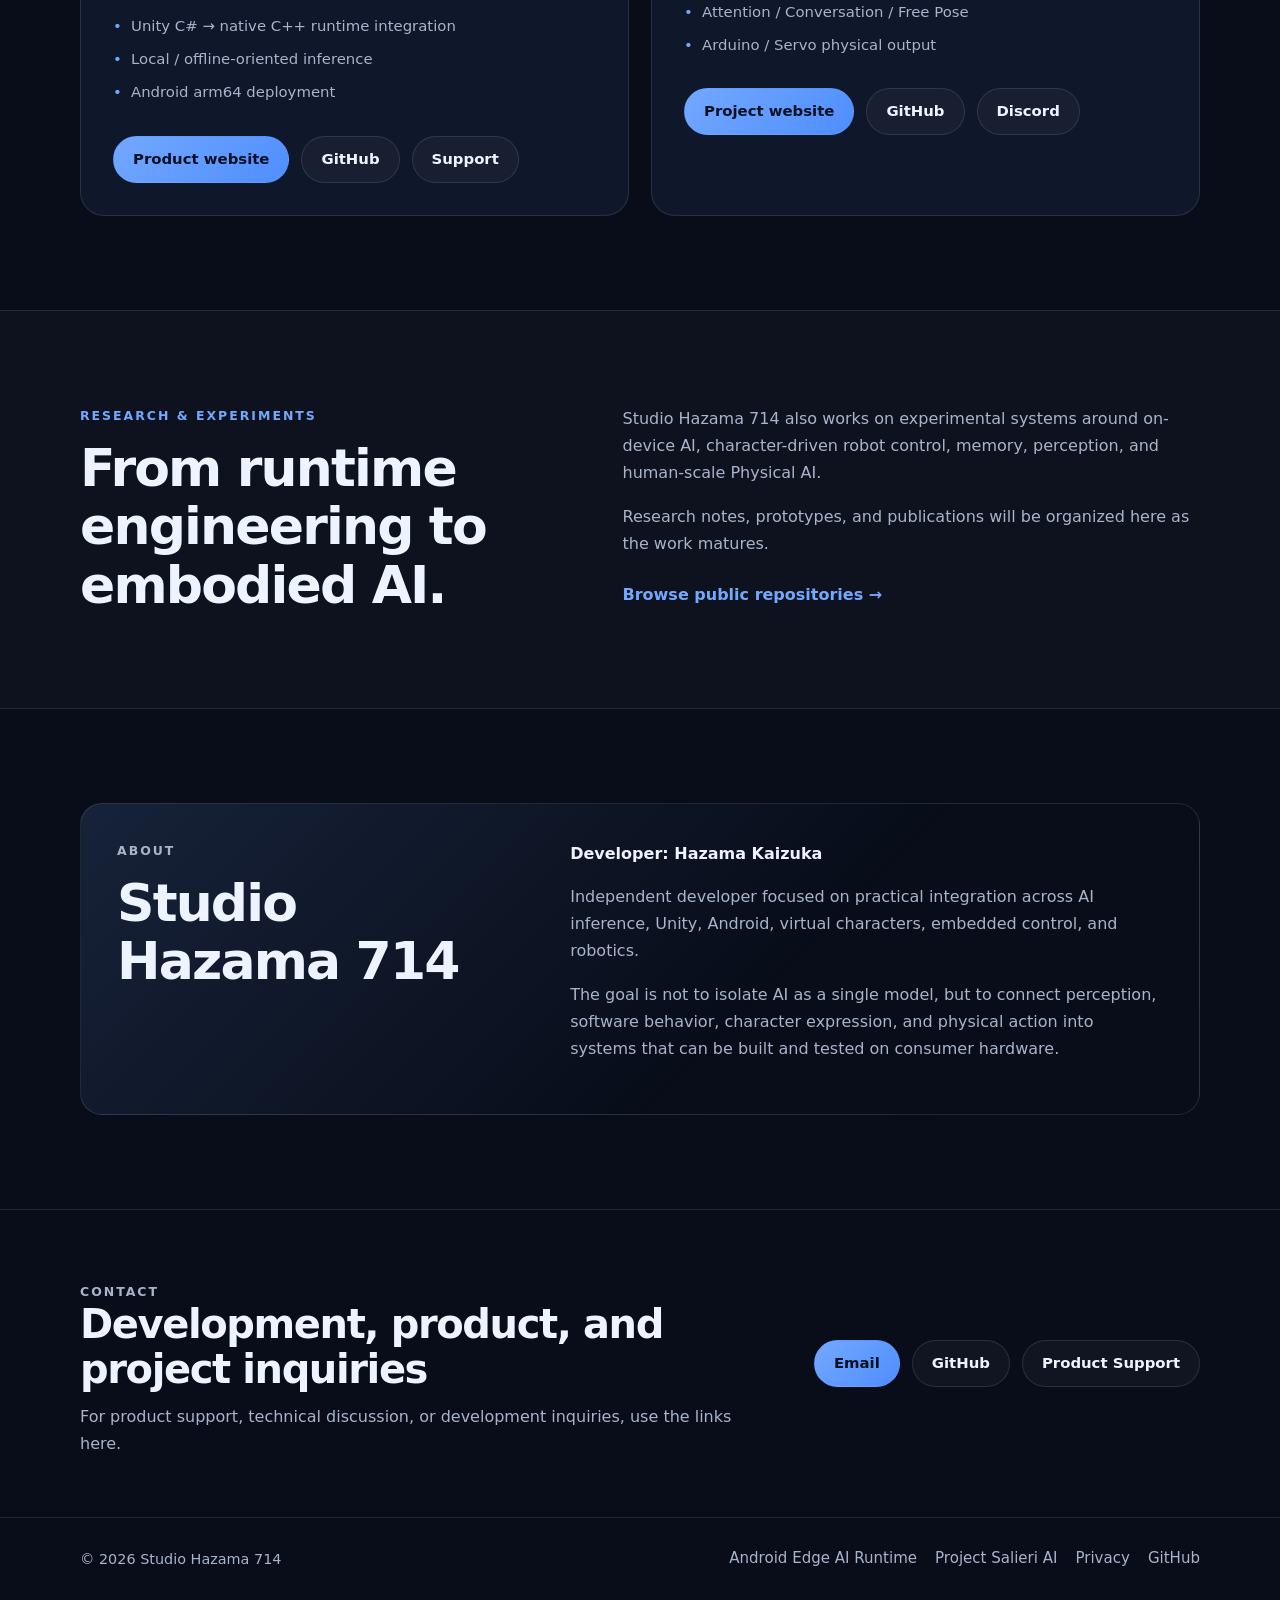
==== commit 4c44df1f: "Load portal-specific styles" ====
--- a/index.html
+++ b/index.html
@@ -7,6 +7,7 @@
   <meta name="theme-color" content="#0b1020">
   <title>Studio Hazama 714 | AI, Unity and Physical Systems</title>
   <link rel="stylesheet" href="style.css">
+  <link rel="stylesheet" href="portal.css">
 </head>
 <body>
   <header class="site-header">
--- a/portal.css
+++ b/portal.css
@@ -0,0 +1,212 @@
+/* Studio Hazama 714 portal-specific styles */
+.studio-hero {
+  min-height: 72vh;
+  display: flex;
+  align-items: center;
+}
+
+.hero-subline {
+  margin: 14px 0 0;
+  color: var(--muted);
+  font-size: 0.98rem;
+}
+
+.studio-mark {
+  border: 1px solid var(--line);
+  border-radius: var(--radius);
+  padding: 22px;
+  background:
+    linear-gradient(145deg, rgba(115, 168, 255, 0.13), rgba(255, 255, 255, 0.02)),
+    var(--panel);
+  box-shadow: 0 28px 80px rgba(0, 0, 0, 0.3);
+}
+
+.studio-mark-row {
+  display: flex;
+  align-items: center;
+  gap: 18px;
+  min-height: 66px;
+  border-bottom: 1px solid var(--line);
+}
+
+.studio-mark-row:last-child {
+  border-bottom: 0;
+}
+
+.studio-mark-row span {
+  width: 36px;
+  color: var(--accent);
+  font-size: 0.76rem;
+  font-weight: 800;
+  letter-spacing: 0.1em;
+}
+
+.studio-mark-row strong {
+  font-size: 1.08rem;
+}
+
+.work-grid {
+  display: grid;
+  grid-template-columns: repeat(2, minmax(0, 1fr));
+  gap: 22px;
+  margin-top: 46px;
+}
+
+.work-card {
+  position: relative;
+  overflow: hidden;
+  border: 1px solid var(--line);
+  border-radius: calc(var(--radius) + 2px);
+  padding: 32px;
+  background: var(--panel);
+}
+
+.work-card::before {
+  position: absolute;
+  inset: 0 0 auto;
+  height: 3px;
+  background: linear-gradient(90deg, var(--accent), transparent);
+  content: "";
+}
+
+.project-card::before {
+  background: linear-gradient(90deg, #61d9c3, transparent);
+}
+
+.work-card-topline {
+  display: flex;
+  align-items: center;
+  justify-content: space-between;
+  gap: 16px;
+  margin-bottom: 24px;
+}
+
+.pill {
+  display: inline-flex;
+  align-items: center;
+  min-height: 28px;
+  border: 1px solid var(--line);
+  border-radius: 999px;
+  padding: 3px 10px;
+  background: var(--accent-soft);
+  color: var(--accent);
+  font-size: 0.73rem;
+  font-weight: 800;
+  letter-spacing: 0.08em;
+  text-transform: uppercase;
+}
+
+.project-card .pill {
+  background: rgba(97, 217, 195, 0.11);
+  color: #7ce9d5;
+}
+
+.work-meta {
+  color: var(--muted);
+  font-size: 0.8rem;
+}
+
+.work-card h3 {
+  margin-bottom: 14px;
+  font-size: clamp(1.55rem, 3vw, 2.2rem);
+  letter-spacing: -0.025em;
+}
+
+.work-card > p {
+  margin: 0;
+  color: var(--muted);
+}
+
+.compact-list {
+  display: grid;
+  gap: 8px;
+  margin: 24px 0 0;
+  padding: 0;
+  list-style: none;
+}
+
+.compact-list li {
+  position: relative;
+  padding-left: 18px;
+  color: var(--muted);
+  font-size: 0.93rem;
+}
+
+.compact-list li::before {
+  position: absolute;
+  left: 0;
+  color: var(--accent);
+  content: "•";
+}
+
+.research-grid {
+  display: grid;
+  grid-template-columns: minmax(0, 0.9fr) minmax(0, 1.1fr);
+  align-items: start;
+  gap: 70px;
+}
+
+.research-copy p {
+  margin-top: 0;
+  color: var(--muted);
+}
+
+.text-link {
+  display: inline-block;
+  margin-top: 8px;
+  color: var(--accent);
+  text-decoration: none;
+  font-weight: 750;
+}
+
+.text-link:hover {
+  text-decoration: underline;
+}
+
+.studio-about {
+  margin-top: 0;
+}
+
+.studio-about p {
+  margin-top: 0;
+  color: var(--muted);
+}
+
+.studio-about strong {
+  color: var(--text);
+}
+
+.contact-actions {
+  flex: 0 0 auto;
+  margin-top: 0;
+}
+
+@media (max-width: 900px) {
+  .work-grid,
+  .research-grid {
+    grid-template-columns: 1fr;
+  }
+
+  .research-grid {
+    gap: 32px;
+  }
+}
+
+@media (max-width: 640px) {
+  .studio-hero {
+    min-height: auto;
+  }
+
+  .work-card {
+    padding: 24px;
+  }
+
+  .work-card-topline {
+    align-items: flex-start;
+    flex-direction: column;
+  }
+
+  .contact-actions {
+    margin-top: 8px;
+  }
+}
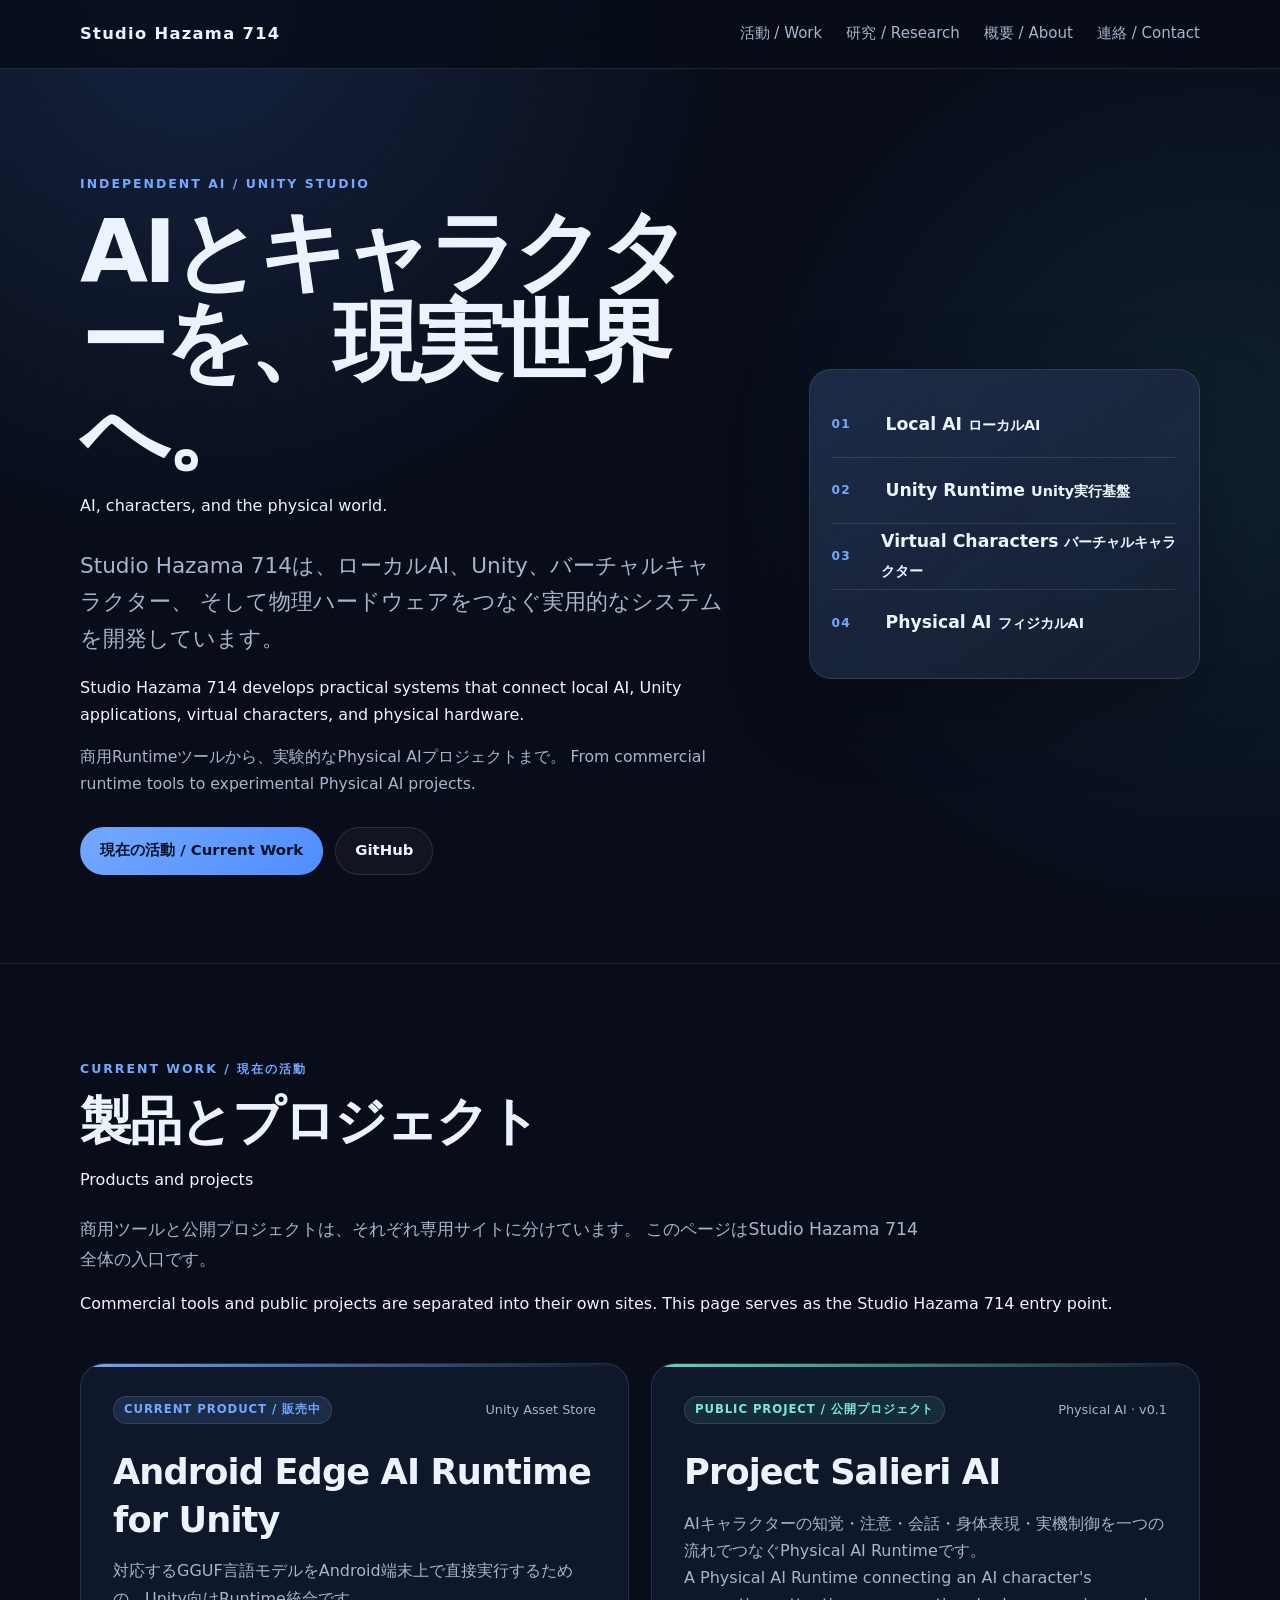
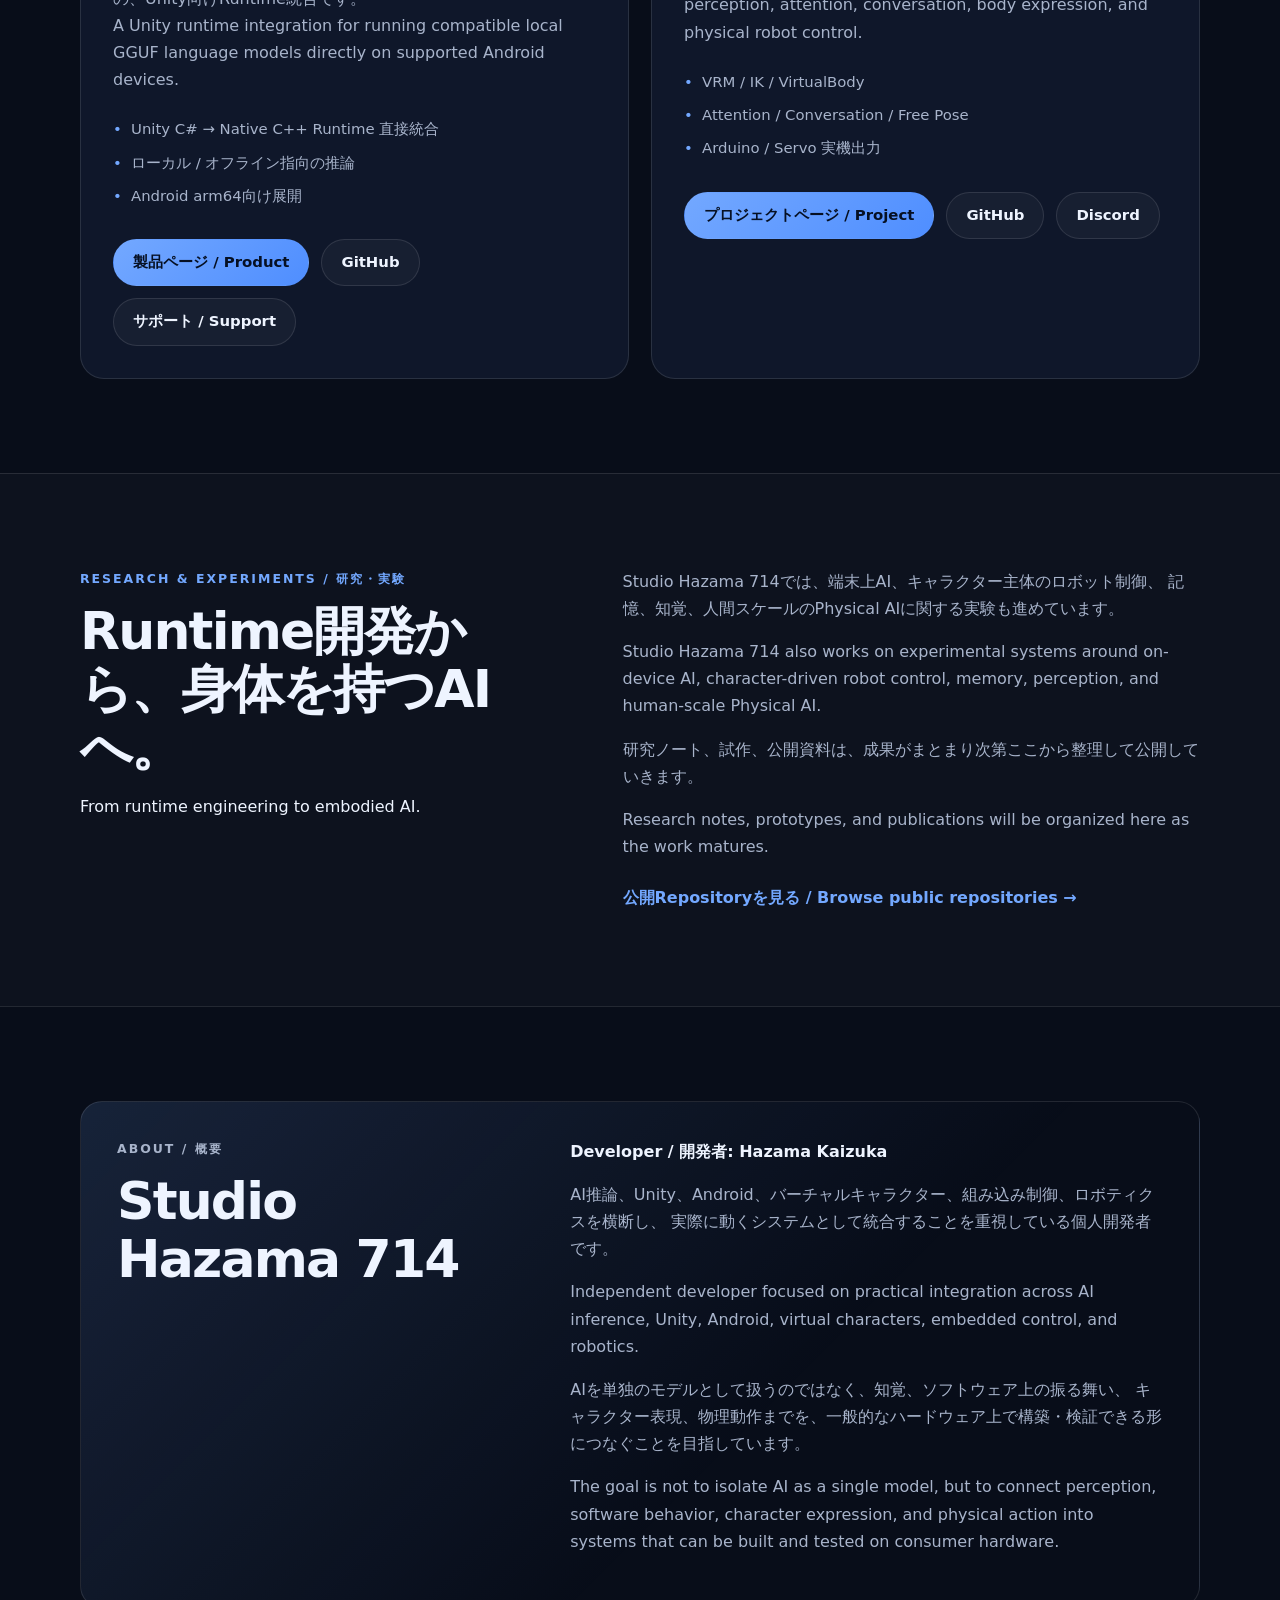
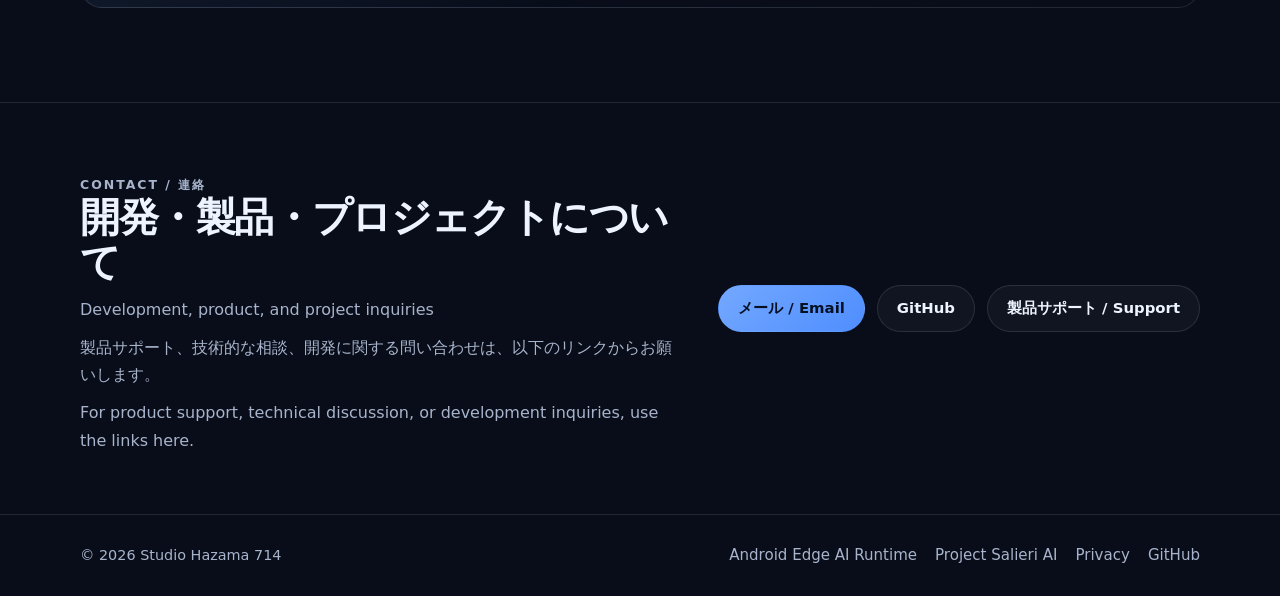
==== commit c29e90b4: "Add Japanese and English copy to Studio portal" ====
--- a/index.html
+++ b/index.html
@@ -1,9 +1,9 @@
 <!DOCTYPE html>
-<html lang="en">
+<html lang="ja">
 <head>
   <meta charset="utf-8">
   <meta name="viewport" content="width=device-width, initial-scale=1">
-  <meta name="description" content="Studio Hazama 714 — independent development studio for AI runtimes, Unity tools, virtual characters, and Physical AI systems.">
+  <meta name="description" content="Studio Hazama 714 — AI Runtime、Unity、バーチャルキャラクター、Physical AIを扱う個人開発スタジオ。">
   <meta name="theme-color" content="#0b1020">
   <title>Studio Hazama 714 | AI, Unity and Physical Systems</title>
   <link rel="stylesheet" href="style.css">
@@ -14,10 +14,10 @@
     <div class="container header-inner">
       <a class="brand" href="#top" aria-label="Studio Hazama 714 home">Studio Hazama 714</a>
       <nav aria-label="Primary navigation">
-        <a href="#work">Work</a>
-        <a href="#research">Research</a>
-        <a href="#about">About</a>
-        <a href="#contact">Contact</a>
+        <a href="#work">活動 / Work</a>
+        <a href="#research">研究 / Research</a>
+        <a href="#about">概要 / About</a>
+        <a href="#contact">連絡 / Contact</a>
       </nav>
     </div>
   </header>
@@ -27,78 +27,95 @@
       <div class="container hero-grid">
         <div>
           <p class="eyebrow">Independent AI / Unity Studio</p>
-          <h1>AI, characters, and the physical world.</h1>
+          <h1>AIとキャラクターを、現実世界へ。</h1>
+          <p class="en-heading">AI, characters, and the physical world.</p>
           <p class="lead">
+            Studio Hazama 714は、ローカルAI、Unity、バーチャルキャラクター、
+            そして物理ハードウェアをつなぐ実用的なシステムを開発しています。
+          </p>
+          <p class="en-copy">
             Studio Hazama 714 develops practical systems that connect local AI,
             Unity applications, virtual characters, and physical hardware.
           </p>
           <p class="hero-subline">
-            From commercial runtime tools to experimental Physical AI projects.
+            商用Runtimeツールから、実験的なPhysical AIプロジェクトまで。
+            <span class="en-inline">From commercial runtime tools to experimental Physical AI projects.</span>
           </p>
           <div class="actions">
-            <a class="button primary" href="#work">View current work</a>
+            <a class="button primary" href="#work">現在の活動 / Current Work</a>
             <a class="button secondary" href="https://github.com/hazama714">GitHub</a>
           </div>
         </div>
 
         <div class="studio-mark" aria-label="Studio Hazama 714 focus areas">
-          <div class="studio-mark-row"><span>01</span><strong>Local AI</strong></div>
-          <div class="studio-mark-row"><span>02</span><strong>Unity Runtime</strong></div>
-          <div class="studio-mark-row"><span>03</span><strong>Virtual Characters</strong></div>
-          <div class="studio-mark-row"><span>04</span><strong>Physical AI</strong></div>
+          <div class="studio-mark-row"><span>01</span><strong>Local AI <small>ローカルAI</small></strong></div>
+          <div class="studio-mark-row"><span>02</span><strong>Unity Runtime <small>Unity実行基盤</small></strong></div>
+          <div class="studio-mark-row"><span>03</span><strong>Virtual Characters <small>バーチャルキャラクター</small></strong></div>
+          <div class="studio-mark-row"><span>04</span><strong>Physical AI <small>フィジカルAI</small></strong></div>
         </div>
       </div>
     </section>
 
     <section id="work" class="section">
       <div class="container">
-        <p class="eyebrow">Current Work</p>
-        <h2>Products and projects</h2>
+        <p class="eyebrow">Current Work / 現在の活動</p>
+        <h2>製品とプロジェクト</h2>
+        <p class="en-heading section-en">Products and projects</p>
         <p class="section-intro">
-          Commercial tools and public research projects are separated into their own sites.
+          商用ツールと公開プロジェクトは、それぞれ専用サイトに分けています。
+          このページはStudio Hazama 714全体の入口です。
+        </p>
+        <p class="en-copy">
+          Commercial tools and public projects are separated into their own sites.
           This page serves as the Studio Hazama 714 entry point.
         </p>
 
         <div class="work-grid">
           <article class="work-card product-card">
             <div class="work-card-topline">
-              <span class="pill">Current Product</span>
+              <span class="pill">Current Product / 販売中</span>
               <span class="work-meta">Unity Asset Store</span>
             </div>
             <h3>Android Edge AI Runtime for Unity</h3>
             <p>
+              対応するGGUF言語モデルをAndroid端末上で直接実行するための、Unity向けRuntime統合です。
+            </p>
+            <p class="en-copy compact-en">
               A Unity runtime integration for running compatible local GGUF language
               models directly on supported Android devices.
             </p>
             <ul class="compact-list">
-              <li>Unity C# → native C++ runtime integration</li>
-              <li>Local / offline-oriented inference</li>
-              <li>Android arm64 deployment</li>
+              <li>Unity C# → Native C++ Runtime 直接統合</li>
+              <li>ローカル / オフライン指向の推論</li>
+              <li>Android arm64向け展開</li>
             </ul>
             <div class="actions">
-              <a class="button primary" href="https://hazama714.github.io/Project-Salieri-AI-Android-Runtime/">Product website</a>
+              <a class="button primary" href="https://hazama714.github.io/Project-Salieri-AI-Android-Runtime/">製品ページ / Product</a>
               <a class="button secondary" href="https://github.com/hazama714/Project-Salieri-AI-Android-Runtime">GitHub</a>
-              <a class="button secondary" href="support.html">Support</a>
+              <a class="button secondary" href="support.html">サポート / Support</a>
             </div>
           </article>
 
           <article class="work-card project-card">
             <div class="work-card-topline">
-              <span class="pill">Public Project</span>
+              <span class="pill">Public Project / 公開プロジェクト</span>
               <span class="work-meta">Physical AI · v0.1</span>
             </div>
             <h3>Project Salieri AI</h3>
             <p>
-              A Physical AI Runtime for connecting an AI character's perception,
-              attention, conversation, body expression, and physical robot control.
+              AIキャラクターの知覚・注意・会話・身体表現・実機制御を一つの流れでつなぐPhysical AI Runtimeです。
+            </p>
+            <p class="en-copy compact-en">
+              A Physical AI Runtime connecting an AI character's perception, attention,
+              conversation, body expression, and physical robot control.
             </p>
             <ul class="compact-list">
               <li>VRM / IK / VirtualBody</li>
               <li>Attention / Conversation / Free Pose</li>
-              <li>Arduino / Servo physical output</li>
+              <li>Arduino / Servo 実機出力</li>
             </ul>
             <div class="actions">
-              <a class="button primary" href="https://hazama714.github.io/Project-Salieri-AI/">Project website</a>
+              <a class="button primary" href="https://hazama714.github.io/Project-Salieri-AI/">プロジェクトページ / Project</a>
               <a class="button secondary" href="https://github.com/hazama714/Project-Salieri-AI">GitHub</a>
               <a class="button secondary" href="https://discord.gg/tJhNYX4sfB" target="_blank" rel="noopener noreferrer">Discord</a>
             </div>
@@ -110,18 +127,26 @@
     <section id="research" class="section alt">
       <div class="container research-grid">
         <div>
-          <p class="eyebrow">Research & Experiments</p>
-          <h2>From runtime engineering to embodied AI.</h2>
+          <p class="eyebrow">Research & Experiments / 研究・実験</p>
+          <h2>Runtime開発から、身体を持つAIへ。</h2>
+          <p class="en-heading section-en">From runtime engineering to embodied AI.</p>
         </div>
         <div class="research-copy">
           <p>
+            Studio Hazama 714では、端末上AI、キャラクター主体のロボット制御、
+            記憶、知覚、人間スケールのPhysical AIに関する実験も進めています。
+          </p>
+          <p class="en-copy">
             Studio Hazama 714 also works on experimental systems around on-device AI,
             character-driven robot control, memory, perception, and human-scale Physical AI.
           </p>
           <p>
+            研究ノート、試作、公開資料は、成果がまとまり次第ここから整理して公開していきます。
+          </p>
+          <p class="en-copy">
             Research notes, prototypes, and publications will be organized here as the work matures.
           </p>
-          <a class="text-link" href="https://github.com/hazama714">Browse public repositories →</a>
+          <a class="text-link" href="https://github.com/hazama714">公開Repositoryを見る / Browse public repositories →</a>
         </div>
       </div>
     </section>
@@ -129,16 +154,24 @@
     <section id="about" class="section">
       <div class="container split-panel studio-about">
         <div>
-          <p class="eyebrow">About</p>
+          <p class="eyebrow">About / 概要</p>
           <h2>Studio Hazama 714</h2>
         </div>
         <div>
-          <p><strong>Developer: Hazama Kaizuka</strong></p>
-          <p>
+          <p><strong>Developer / 開発者: Hazama Kaizuka</strong></p>
+          <p>
+            AI推論、Unity、Android、バーチャルキャラクター、組み込み制御、ロボティクスを横断し、
+            実際に動くシステムとして統合することを重視している個人開発者です。
+          </p>
+          <p class="en-copy">
             Independent developer focused on practical integration across AI inference,
             Unity, Android, virtual characters, embedded control, and robotics.
           </p>
           <p>
+            AIを単独のモデルとして扱うのではなく、知覚、ソフトウェア上の振る舞い、
+            キャラクター表現、物理動作までを、一般的なハードウェア上で構築・検証できる形につなぐことを目指しています。
+          </p>
+          <p class="en-copy">
             The goal is not to isolate AI as a single model, but to connect perception,
             software behavior, character expression, and physical action into systems that
             can be built and tested on consumer hardware.
@@ -150,14 +183,20 @@
     <section id="contact" class="section compact">
       <div class="container callout">
         <div>
-          <p class="eyebrow">Contact</p>
-          <h2>Development, product, and project inquiries</h2>
-          <p>For product support, technical discussion, or development inquiries, use the links here.</p>
+          <p class="eyebrow">Contact / 連絡</p>
+          <h2>開発・製品・プロジェクトについて</h2>
+          <p class="en-heading contact-en">Development, product, and project inquiries</p>
+          <p>
+            製品サポート、技術的な相談、開発に関する問い合わせは、以下のリンクからお願いします。
+          </p>
+          <p class="en-copy">
+            For product support, technical discussion, or development inquiries, use the links here.
+          </p>
         </div>
         <div class="actions contact-actions">
-          <a class="button primary" href="mailto:otakunokaseki@gmail.com">Email</a>
+          <a class="button primary" href="mailto:otakunokaseki@gmail.com">メール / Email</a>
           <a class="button secondary" href="https://github.com/hazama714">GitHub</a>
-          <a class="button secondary" href="support.html">Product Support</a>
+          <a class="button secondary" href="support.html">製品サポート / Support</a>
         </div>
       </div>
     </section>
@@ -175,4 +214,4 @@
     </div>
   </footer>
 </body>
-</html>
+</html>
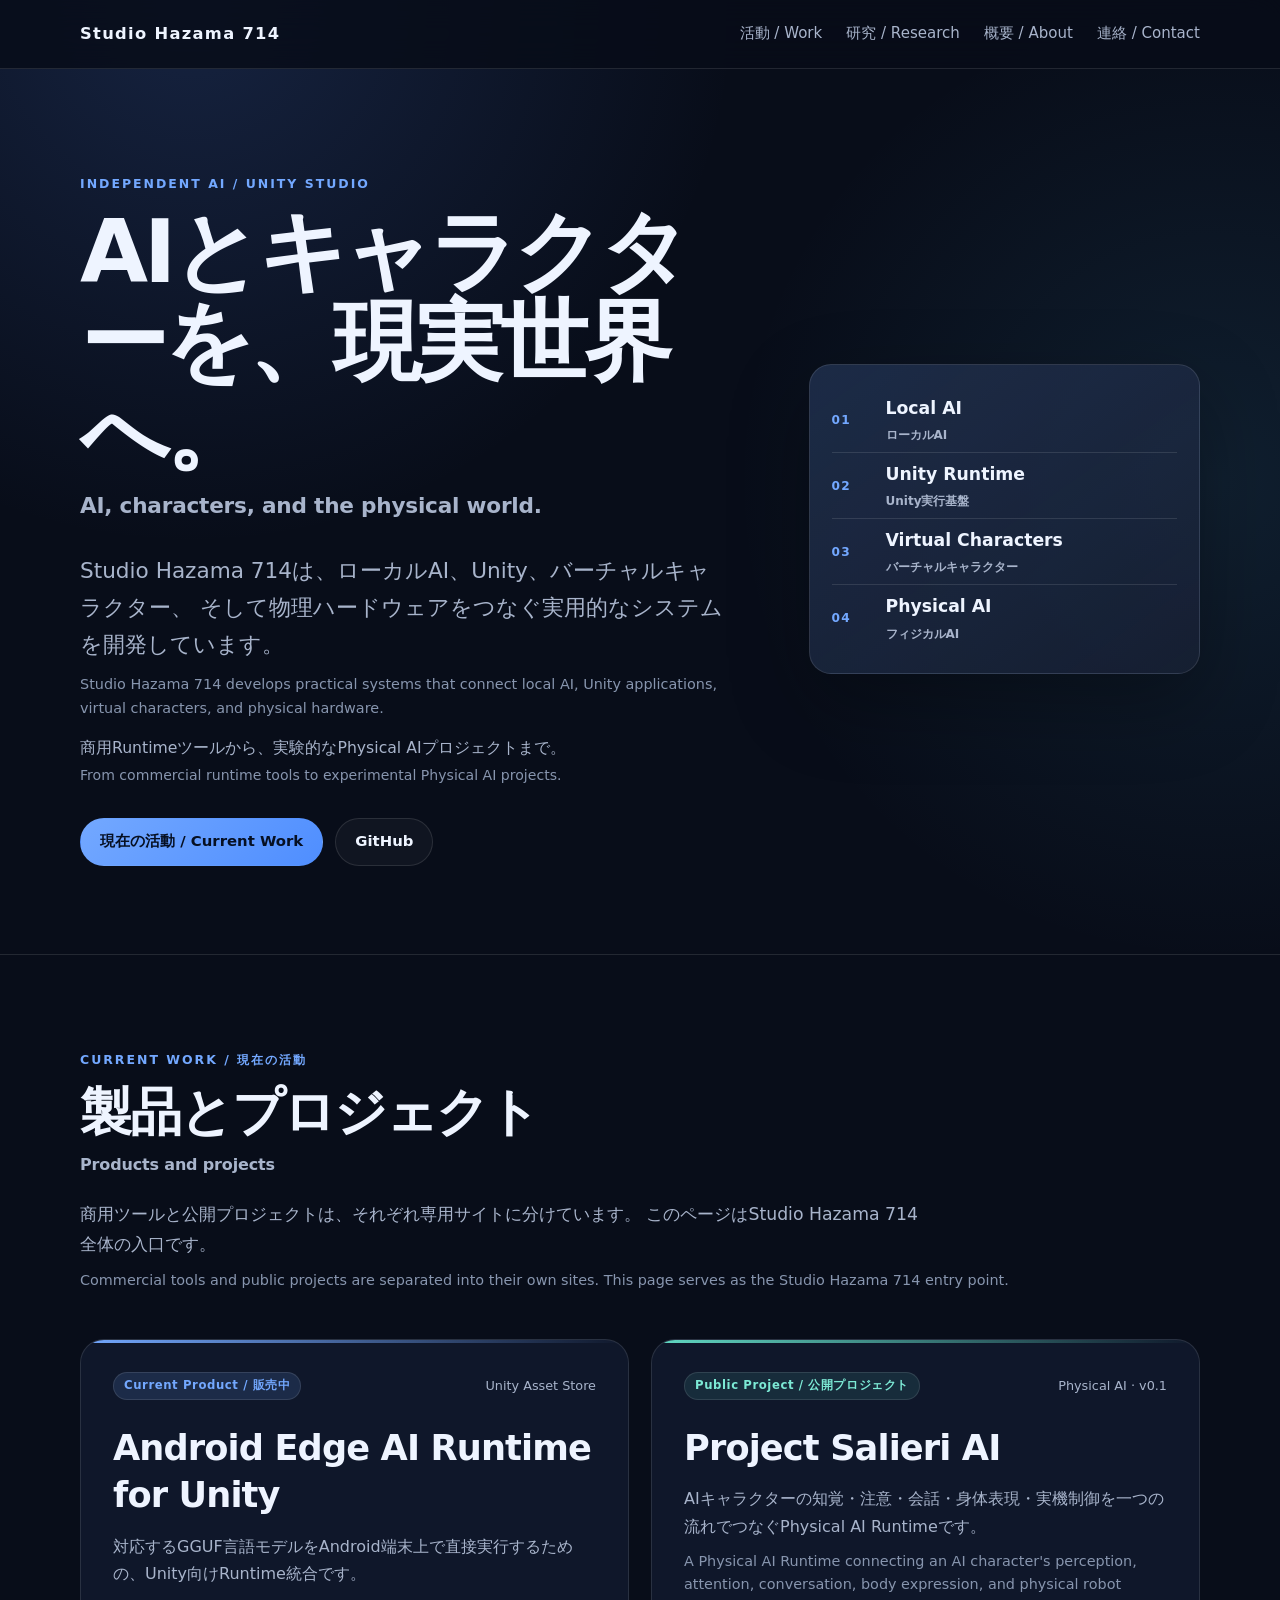
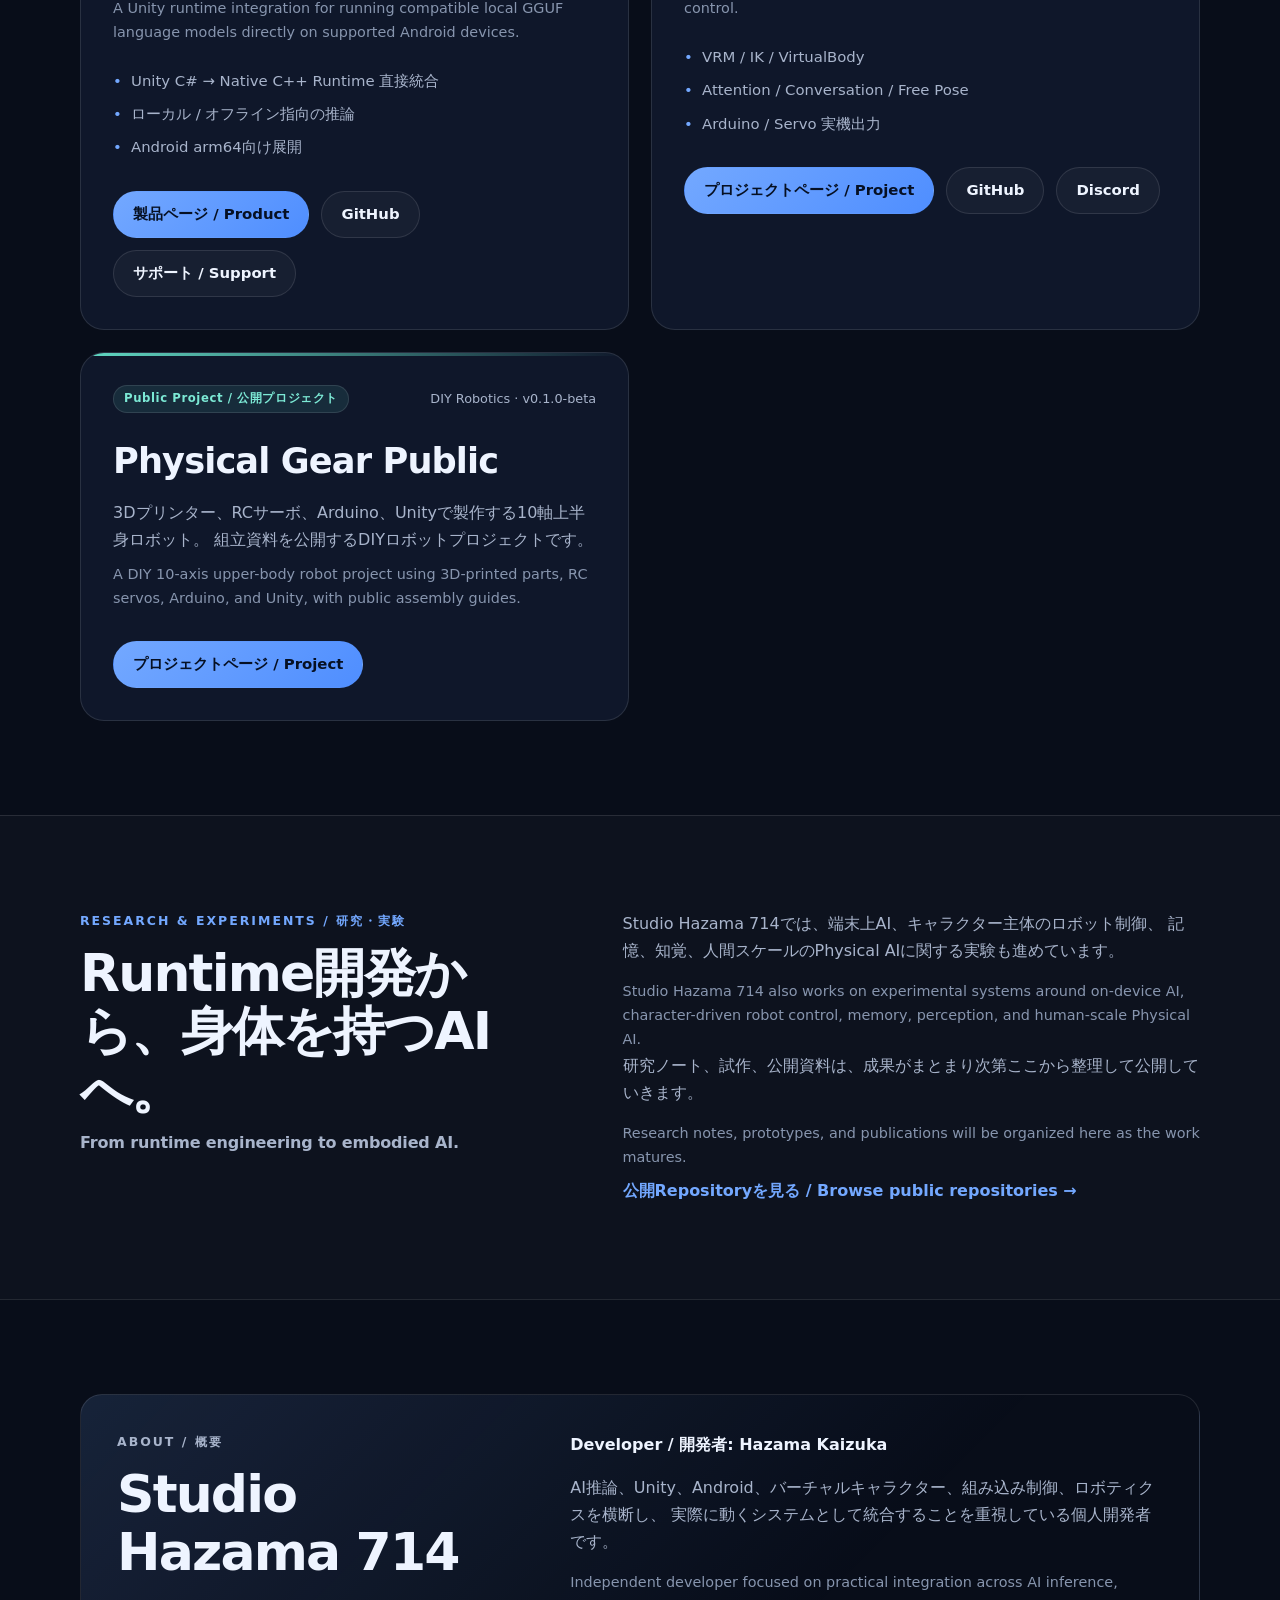
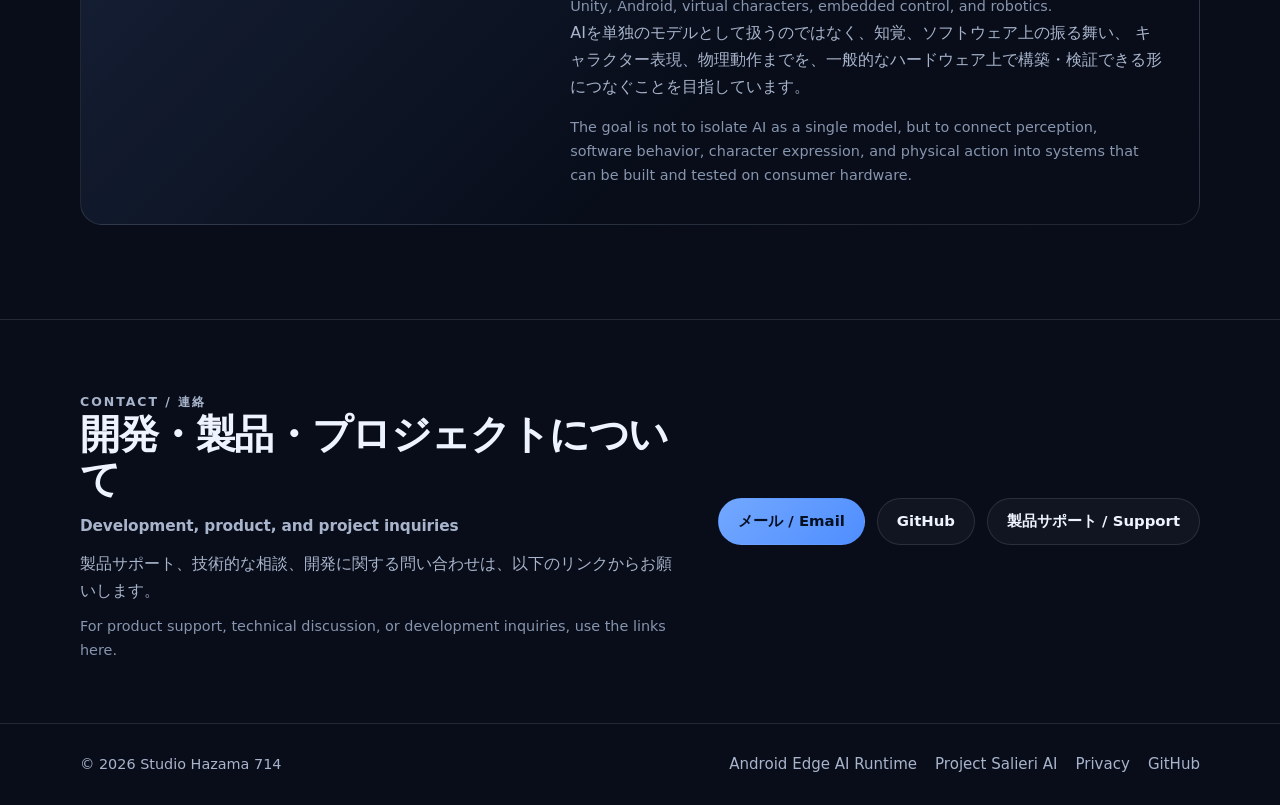
==== commit 8d666e5e: "Add Physical Gear Public card to Studio homepage" ====
--- a/index.html
+++ b/index.html
@@ -120,6 +120,25 @@
               <a class="button secondary" href="https://discord.gg/tJhNYX4sfB" target="_blank" rel="noopener noreferrer">Discord</a>
             </div>
           </article>
+
+          <article class="work-card project-card">
+            <div class="work-card-topline">
+              <span class="pill">Public Project / 公開プロジェクト</span>
+              <span class="work-meta">DIY Robotics · v0.1.0-beta</span>
+            </div>
+            <h3>Physical Gear Public</h3>
+            <p>
+              3Dプリンター、RCサーボ、Arduino、Unityで製作する10軸上半身ロボット。
+              組立資料を公開するDIYロボットプロジェクトです。
+            </p>
+            <p class="en-copy compact-en">
+              A DIY 10-axis upper-body robot project using 3D-printed parts, RC servos,
+              Arduino, and Unity, with public assembly guides.
+            </p>
+            <div class="actions">
+              <a class="button primary" href="https://hazama714.github.io/Physical-Gear-Public/">プロジェクトページ / Project</a>
+            </div>
+          </article>
         </div>
       </div>
     </section>
--- a/portal.css
+++ b/portal.css
@@ -9,6 +9,42 @@
   margin: 14px 0 0;
   color: var(--muted);
   font-size: 0.98rem;
+}
+
+.en-heading {
+  margin: 12px 0 0;
+  color: var(--muted);
+  font-size: clamp(1.08rem, 2vw, 1.35rem);
+  font-weight: 650;
+  letter-spacing: -0.01em;
+}
+
+.section-en {
+  margin-top: 10px;
+  font-size: 1rem;
+}
+
+.contact-en {
+  margin-top: 8px;
+  font-size: 0.96rem;
+}
+
+.en-copy {
+  margin: 10px 0 0;
+  color: #8795ae !important;
+  font-size: 0.9rem;
+  line-height: 1.65;
+}
+
+.compact-en {
+  margin-top: 10px !important;
+}
+
+.en-inline {
+  display: block;
+  margin-top: 3px;
+  color: #8795ae;
+  font-size: 0.88rem;
 }
 
 .studio-mark {
@@ -42,7 +78,16 @@
 }
 
 .studio-mark-row strong {
+  display: flex;
+  flex-direction: column;
+  gap: 2px;
   font-size: 1.08rem;
+}
+
+.studio-mark-row small {
+  color: var(--muted);
+  font-size: 0.75rem;
+  font-weight: 600;
 }
 
 .work-grid {
@@ -92,8 +137,7 @@
   color: var(--accent);
   font-size: 0.73rem;
   font-weight: 800;
-  letter-spacing: 0.08em;
-  text-transform: uppercase;
+  letter-spacing: 0.05em;
 }
 
 .project-card .pill {
@@ -197,6 +241,11 @@
     min-height: auto;
   }
 
+  nav {
+    flex-wrap: wrap;
+    justify-content: flex-end;
+  }
+
   .work-card {
     padding: 24px;
   }
@@ -209,4 +258,4 @@
   .contact-actions {
     margin-top: 8px;
   }
-}
+}
